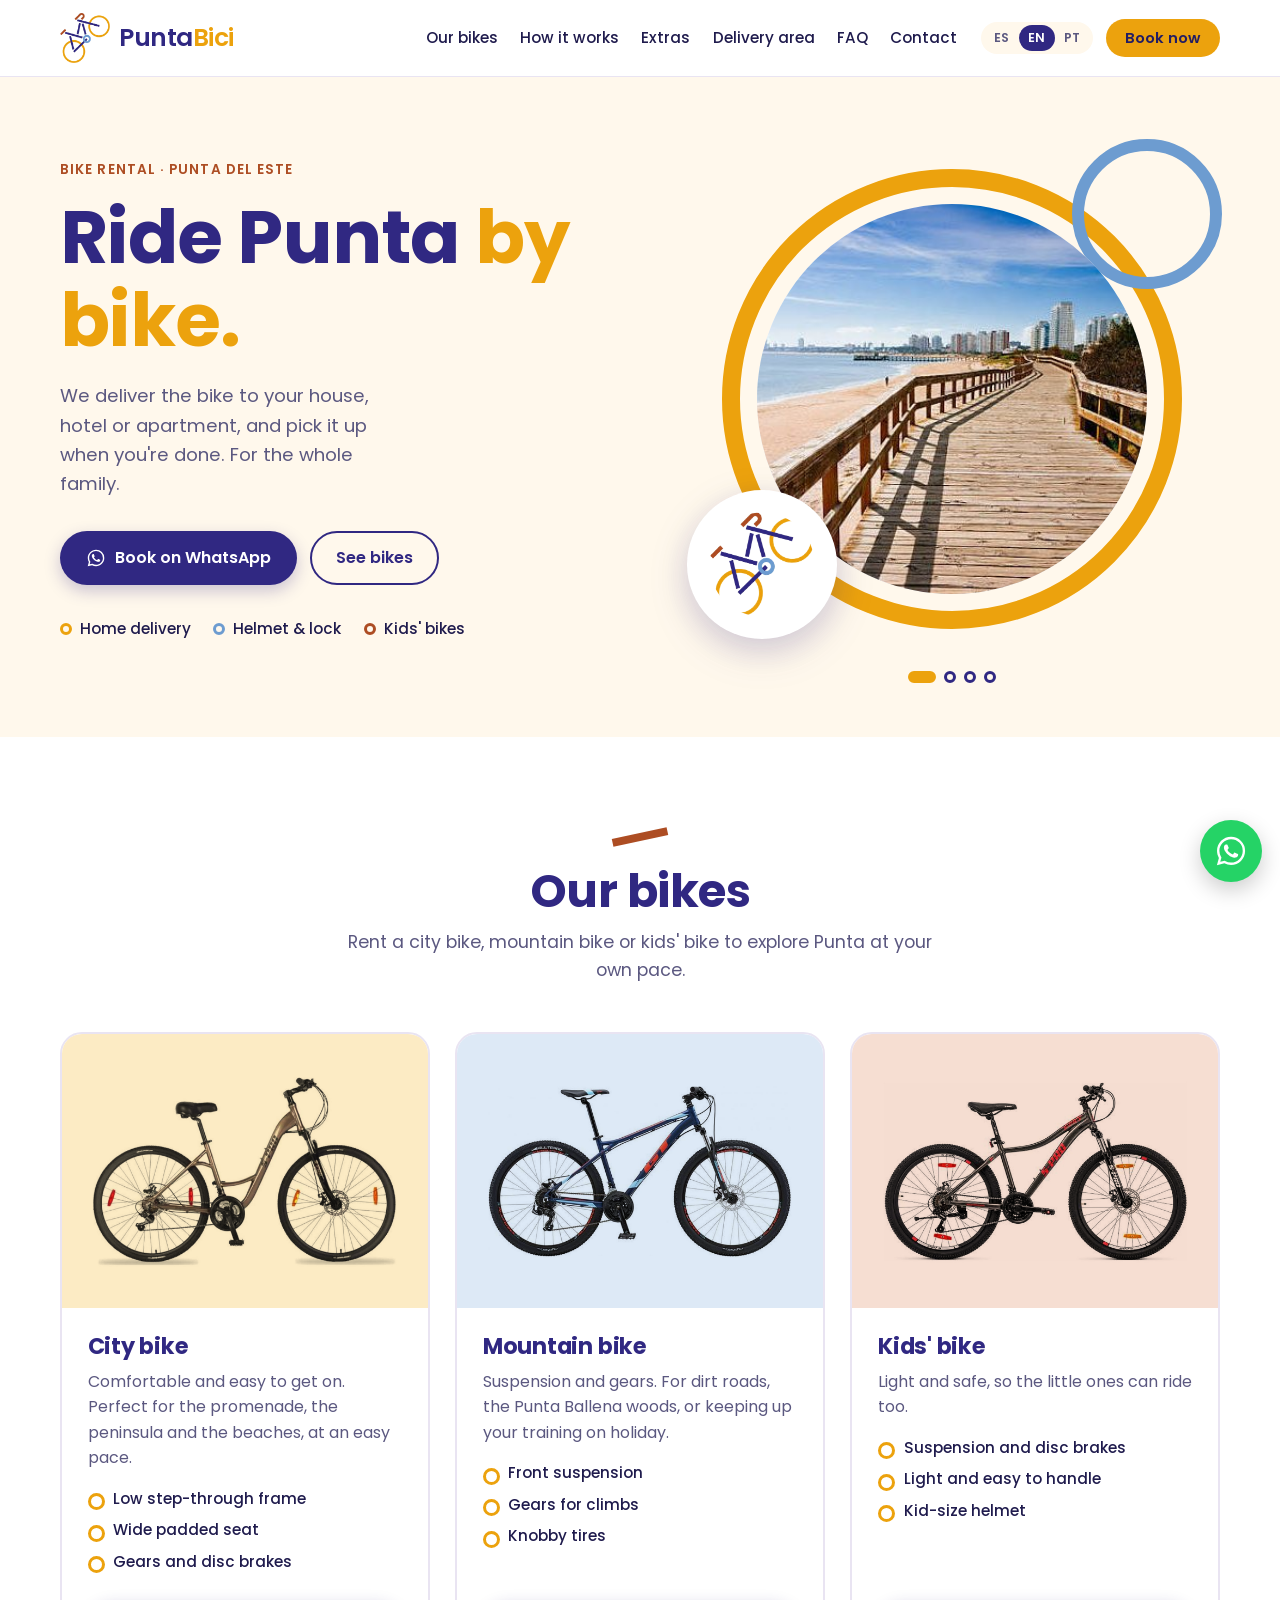
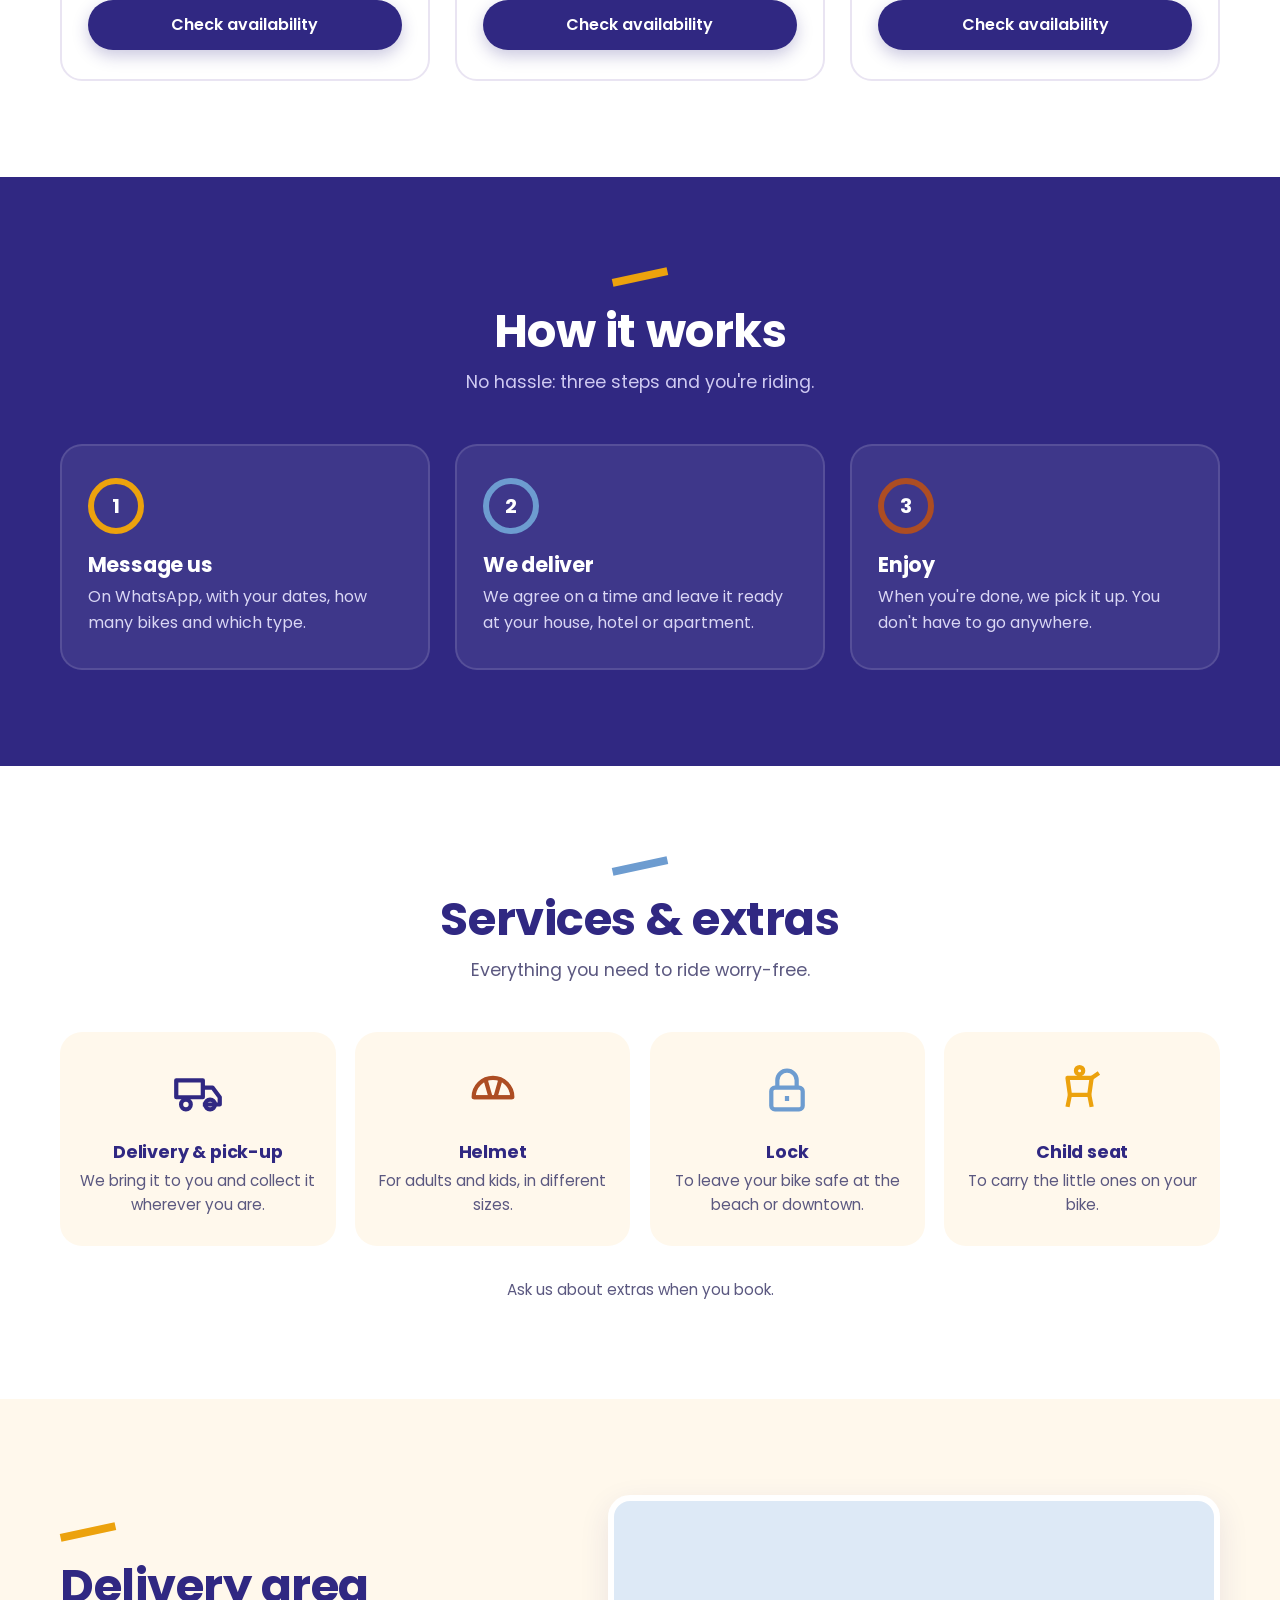
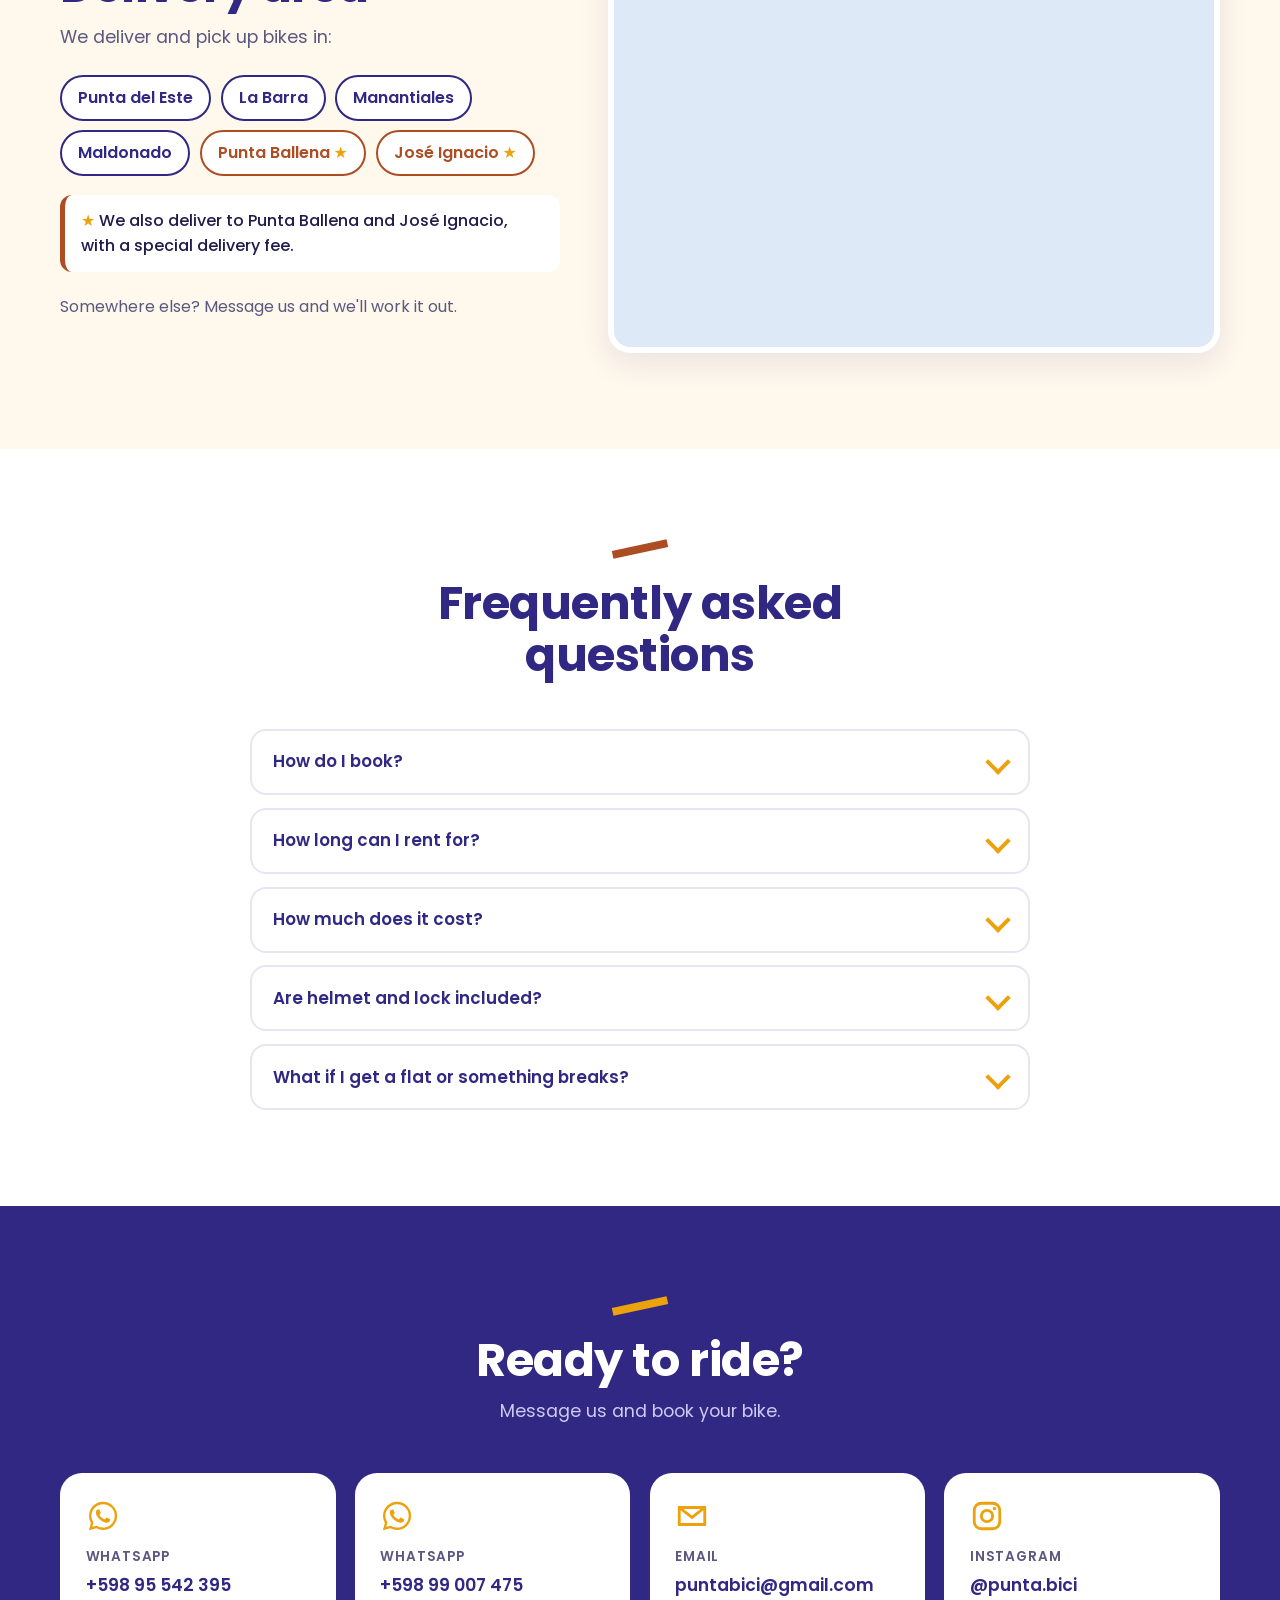
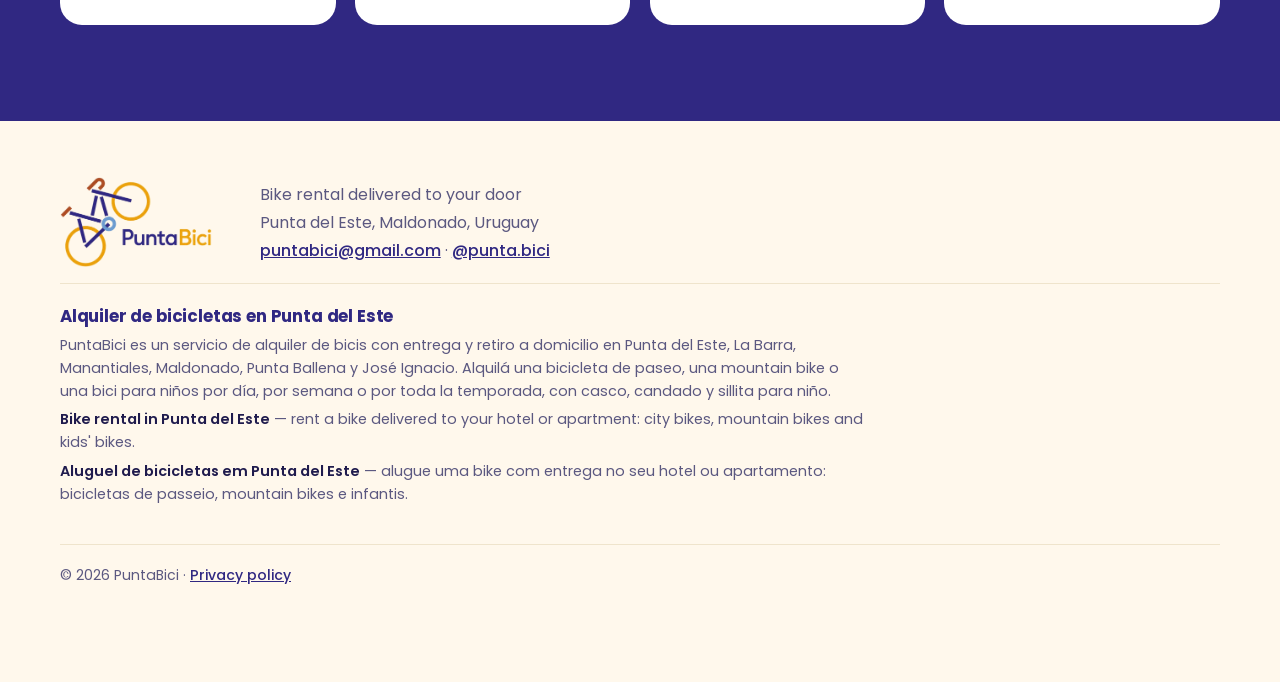
==== index.html @ 51adaaa7 "Add files via upload" ====
<!doctype html>
<html lang="es">
<head>
  <meta charset="utf-8">
  <meta name="viewport" content="width=device-width, initial-scale=1">
  <title>Alquiler de bicicletas en Punta del Este a domicilio | Bike rental | PuntaBici</title>
  <meta name="description" content="Alquiler de bicis en Punta del Este con entrega a domicilio: bicicletas de paseo, de montaña y de niño. Bike rental · aluguel de bicicletas. La Barra, Manantiales, Maldonado, Punta Ballena y José Ignacio.">
  <link rel="canonical" href="https://puntabici.vercel.app/">
  <meta name="robots" content="index, follow">
  <meta name="theme-color" content="#302882">
  <meta property="og:title" content="PuntaBici | Alquiler de bicicletas en Punta del Este">
  <meta property="og:url" content="https://puntabici.vercel.app/">
  <meta property="og:locale" content="es_UY">
  <meta property="og:locale:alternate" content="en_US">
  <meta property="og:locale:alternate" content="pt_BR">
  <meta property="og:description" content="Bicis de paseo, montaña y niño. Te la llevamos a donde estés.">
  <meta property="og:image" content="https://puntabici.vercel.app/og.png">
  <meta name="twitter:card" content="summary_large_image">
  <meta property="og:type" content="website">
  <link rel="icon" type="image/png" href="/favicon.png">
  <link rel="apple-touch-icon" href="/apple-touch-icon.png">
  <link rel="preconnect" href="https://fonts.googleapis.com">
  <link rel="preconnect" href="https://fonts.gstatic.com" crossorigin>
  <link href="https://fonts.googleapis.com/css2?family=Poppins:wght@400;500;600;700&display=swap" rel="stylesheet">
  <link rel="stylesheet" href="/styles.css">
  <script type="application/ld+json">
{
  "@context": "https://schema.org",
  "@type": "LocalBusiness",
  "@id": "https://puntabici.vercel.app/#negocio",
  "name": "PuntaBici",
  "description": "Alquiler de bicicletas con entrega y retiro a domicilio en Punta del Este: bicicletas de paseo, de montaña y de niño. Bike rental in Punta del Este.",
  "url": "https://puntabici.vercel.app/",
  "image": "https://puntabici.vercel.app/og.png",
  "logo": "https://puntabici.vercel.app/icon-512.png",
  "telephone": [
    "+59895542395",
    "+59899007475"
  ],
  "email": "puntabici@gmail.com",
  "address": {
    "@type": "PostalAddress",
    "addressLocality": "Punta del Este",
    "addressRegion": "Maldonado",
    "addressCountry": "UY"
  },
  "areaServed": [
    {
      "@type": "City",
      "name": "Punta del Este"
    },
    {
      "@type": "City",
      "name": "La Barra"
    },
    {
      "@type": "City",
      "name": "Manantiales"
    },
    {
      "@type": "City",
      "name": "Maldonado"
    },
    {
      "@type": "City",
      "name": "Punta Ballena"
    },
    {
      "@type": "City",
      "name": "José Ignacio"
    }
  ],
  "sameAs": [
    "https://instagram.com/punta.bici"
  ],
  "knowsLanguage": [
    "es",
    "en",
    "pt"
  ],
  "makesOffer": [
    {
      "@type": "Offer",
      "itemOffered": {
        "@type": "Service",
        "name": "Alquiler de bicicleta de paseo"
      }
    },
    {
      "@type": "Offer",
      "itemOffered": {
        "@type": "Service",
        "name": "Alquiler de bicicleta de montaña"
      }
    },
    {
      "@type": "Offer",
      "itemOffered": {
        "@type": "Service",
        "name": "Alquiler de bicicleta de niño"
      }
    },
    {
      "@type": "Offer",
      "itemOffered": {
        "@type": "Service",
        "name": "Entrega y retiro de bicicletas a domicilio"
      }
    }
  ]
}
  </script>
  <script type="application/ld+json">
{"@context": "https://schema.org", "@type": "FAQPage", "mainEntity": [{"@type": "Question", "name": "¿Cómo reservo una bici en Punta del Este?", "acceptedAnswer": {"@type": "Answer", "text": "Escribinos por WhatsApp con las fechas, la cantidad y el tipo de bicis y la dirección de entrega. Te confirmamos la disponibilidad por ahí mismo."}}, {"@type": "Question", "name": "¿Por cuánto tiempo puedo alquilar?", "acceptedAnswer": {"@type": "Answer", "text": "Por día, por semana o por toda la temporada."}}, {"@type": "Question", "name": "¿Dónde entregan las bicis?", "acceptedAnswer": {"@type": "Answer", "text": "En Punta del Este, La Barra, Manantiales y Maldonado. También en Punta Ballena y José Ignacio, con un costo de envío especial."}}, {"@type": "Question", "name": "¿Qué pasa si se pincha o se rompe?", "acceptedAnswer": {"@type": "Answer", "text": "Escribinos y lo resolvemos lo antes posible."}}]}
  </script>
</head>
<body>

<!-- ========== HEADER ========== -->
<header class="site-header" id="top">
  <div class="wrap header-inner">
    <a href="#top" class="brand" aria-label="PuntaBici, inicio">
      <img src="/logo-icon.png" alt="" width="360" height="357">
      <span class="wordmark">Punta<span>Bici</span></span>
    </a>

    <nav class="main-nav" id="mainNav" aria-label="Principal">
      <a href="#bicis" data-i18n="nav.bikes">Nuestras bicis</a>
      <a href="#como" data-i18n="nav.how">Cómo funciona</a>
      <a href="#extras" data-i18n="nav.extras">Extras</a>
      <a href="#zona" data-i18n="nav.zone">Zona de entrega</a>
      <a href="#faq" data-i18n="nav.faq">Preguntas</a>
      <a href="#contacto" data-i18n="nav.contact">Contacto</a>
    </nav>

    <div class="header-actions">
      <div class="lang" role="group" aria-label="Idioma">
        <button type="button" data-lang="es" aria-pressed="true">ES</button>
        <button type="button" data-lang="en">EN</button>
        <button type="button" data-lang="pt">PT</button>
      </div>
      <button class="btn btn-yellow btn-sm hide-mobile" type="button" data-wa="general" data-i18n="cta.book">Reservar</button>
      <button class="menu-toggle" type="button" aria-label="Menú" aria-expanded="false" aria-controls="mainNav">
        <span></span><span></span>
      </button>
    </div>
  </div>
</header>

<main>

<!-- ========== HERO ========== -->
<section class="hero">
  <div class="wrap hero-grid">
    <div class="hero-copy">
      <p class="eyebrow" data-i18n="hero.eyebrow">Alquiler de bicicletas · Punta del Este</p>
      <h1 data-i18n-html="hero.title">Viví Punta <span class="u-yellow">en bici.</span></h1>
      <p class="lead" data-i18n="hero.lead">Te llevamos la bici a tu casa, hotel o apartamento, y pasamos a buscarla cuando terminás. Para toda la familia.</p>
      <div class="hero-ctas">
        <button class="btn btn-indigo" type="button" data-wa="general">
          <svg class="ico" viewBox="0 0 24 24" aria-hidden="true"><use href="#i-wa"/></svg>
          <span data-i18n="cta.wa">Reservá por WhatsApp</span>
        </button>
        <a class="btn btn-ghost" href="#bicis" data-i18n="cta.see">Ver bicis</a>
      </div>
      <ul class="hero-badges">
        <li><span class="dot dot-yellow"></span><span data-i18n="hero.b1">Entrega a domicilio</span></li>
        <li><span class="dot dot-sky"></span><span data-i18n="hero.b2">Casco y candado</span></li>
        <li><span class="dot dot-rust"></span><span data-i18n="hero.b3">Bicis para niños</span></li>
      </ul>
    </div>

    <div class="hero-art has-photo">
      <div class="ring ring-big" aria-hidden="true"></div>
      <div class="ring ring-small" aria-hidden="true"></div>
      <!-- Fotos que se deslizan: hero-1.jpg ... hero-4.jpg (cuadradas) -->
      <div class="photo-circle hero-slides">
        <img src="/hero-1.jpg" alt="Rambla de madera frente al mar en Punta del Este" class="active">
        <img src="/hero-2.jpg" alt="Monumento La Mano en Playa Brava" loading="lazy">
        <img src="/hero-3.jpg" alt="Vista aérea de la península de Punta del Este" loading="lazy">
        <img src="/hero-4.jpg" alt="Atardecer frente a Isla Gorriti" loading="lazy">
      </div>
      <div class="slide-dots" role="group" aria-label="Fotos">
        <button type="button" aria-label="Foto 1" aria-current="true"></button>
        <button type="button" aria-label="Foto 2"></button>
        <button type="button" aria-label="Foto 3"></button>
        <button type="button" aria-label="Foto 4"></button>
      </div>
      <img class="hero-icon" src="/logo-icon.png" alt="" aria-hidden="true" width="360" height="357">
    </div>
  </div>
</section>

<!-- ========== BICIS ========== -->
<section class="section" id="bicis">
  <div class="wrap">
    <header class="section-head">
      <span class="bar bar-rust" aria-hidden="true"></span>
      <h2 data-i18n="bikes.title">Nuestras bicis</h2>
      <p data-i18n="bikes.sub">Alquilá bicicletas de paseo, de montaña y de niño para recorrer Punta a tu ritmo.</p>
    </header>

    <div class="cards">
      <article class="bike-card">
        <div class="bike-media tint-yellow">
          <!-- Foto propia: /paseo.jpg -->
          <img src="/paseo.jpg" alt="Alquiler de bicicleta de paseo en Punta del Este" data-optional>
          <svg class="bike-svg" viewBox="0 0 270 180" role="img" aria-hidden="true" stroke-linecap="butt"><circle cx="62" cy="122" r="42" fill="none" stroke="#ECA20D" stroke-width="8"/><circle cx="206" cy="122" r="42" fill="none" stroke="#ECA20D" stroke-width="8"/><line x1="114.0" y1="76.7" x2="126.0" y2="117.3" stroke="#302882" stroke-width="9"/><path d="M178,68 Q150,118 140,121" fill="none" stroke="#302882" stroke-width="9"/><line x1="105.9" y1="61.7" x2="66.1" y2="116.3" stroke="#302882" stroke-width="9"/><line x1="71.0" y1="122.3" x2="119.0" y2="123.7" stroke="#302882" stroke-width="9"/><line x1="185.2" y1="57.8" x2="204.8" y2="118.2" stroke="#302882" stroke-width="9"/><line x1="94.0" y1="48.0" x2="120.0" y2="48.0" stroke="#AD4D23" stroke-width="8"/><path d="M182,52 q2,-16 14,-14 q10,2 6,14" fill="none" stroke="#AD4D23" stroke-width="8"/><rect x="202" y="48" width="34" height="24" rx="3" fill="none" stroke="#AD4D23" stroke-width="6"/><line x1="212.0" y1="48.0" x2="212.0" y2="72.0" stroke="#AD4D23" stroke-width="4"/><line x1="224.0" y1="48.0" x2="224.0" y2="72.0" stroke="#AD4D23" stroke-width="4"/><circle cx="128" cy="124" r="10" fill="none" stroke="#6D9CD0" stroke-width="7"/></svg>
        </div>
        <div class="bike-body">
          <h3 data-i18n="b.paseo.name">Bicicleta de paseo</h3>
          <p data-i18n="b.paseo.desc">Cómoda y fácil de subir. Ideal para la rambla, la península y las playas, a ritmo tranquilo.</p>
          <ul class="feats">
            <li data-i18n="b.paseo.f1">Cuadro bajo, fácil de subir</li>
            <li data-i18n="b.paseo.f2">Asiento ancho y acolchado</li>
            <li data-i18n="b.paseo.f3">Cambios y frenos a disco</li>
          </ul>
          <button class="btn btn-indigo btn-block" type="button" data-wa="paseo" data-i18n="cta.avail">Consultar disponibilidad</button>
        </div>
      </article>

      <article class="bike-card">
        <div class="bike-media tint-sky">
          <!-- Foto propia: /montana.jpg -->
          <img src="/montana.jpg" alt="Alquiler de bicicleta de montaña (mountain bike) en Punta del Este" data-optional>
          <svg class="bike-svg" viewBox="0 0 270 180" role="img" aria-hidden="true" stroke-linecap="butt"><circle cx="62" cy="122" r="42" fill="none" stroke="#ECA20D" stroke-width="8"/><circle cx="206" cy="122" r="42" fill="none" stroke="#ECA20D" stroke-width="8"/><circle cx="62" cy="122" r="33" fill="none" stroke="#ECA20D" stroke-width="3"/><circle cx="206" cy="122" r="33" fill="none" stroke="#ECA20D" stroke-width="3"/><line x1="111.8" y1="62.8" x2="126.2" y2="117.2" stroke="#302882" stroke-width="9"/><line x1="116.0" y1="55.8" x2="178.0" y2="54.2" stroke="#302882" stroke-width="9"/><line x1="177.8" y1="61.8" x2="134.2" y2="116.2" stroke="#302882" stroke-width="9"/><line x1="105.9" y1="61.7" x2="66.1" y2="116.3" stroke="#302882" stroke-width="9"/><line x1="71.0" y1="122.3" x2="119.0" y2="123.7" stroke="#302882" stroke-width="9"/><line x1="184.9" y1="56.9" x2="194.1" y2="85.1" stroke="#302882" stroke-width="12"/><line x1="195.9" y1="90.9" x2="205.1" y2="119.1" stroke="#302882" stroke-width="7"/><line x1="94.0" y1="48.0" x2="120.0" y2="48.0" stroke="#AD4D23" stroke-width="8"/><line x1="170.0" y1="44.0" x2="198.0" y2="40.0" stroke="#AD4D23" stroke-width="8"/><circle cx="128" cy="124" r="10" fill="none" stroke="#6D9CD0" stroke-width="7"/></svg>
        </div>
        <div class="bike-body">
          <h3 data-i18n="b.montana.name">Bicicleta de montaña</h3>
          <p data-i18n="b.montana.desc">Con suspensión y cambios. Para caminos de tierra, los bosques de Punta Ballena o entrenar en vacaciones.</p>
          <ul class="feats">
            <li data-i18n="b.montana.f1">Suspensión delantera</li>
            <li data-i18n="b.montana.f2">Cambios para subidas</li>
            <li data-i18n="b.montana.f3">Cubiertas de tacos</li>
          </ul>
          <button class="btn btn-indigo btn-block" type="button" data-wa="montana" data-i18n="cta.avail">Consultar disponibilidad</button>
        </div>
      </article>

      <article class="bike-card">
        <div class="bike-media tint-rust">
          <!-- Foto propia: /nino.jpg -->
          <img src="/nino.jpg" alt="Alquiler de bicicleta de niño en Punta del Este" data-optional>
          <svg class="bike-svg" viewBox="0 0 270 180" role="img" aria-hidden="true" stroke-linecap="butt"><circle cx="70" cy="130" r="30" fill="none" stroke="#ECA20D" stroke-width="8"/><circle cx="190" cy="130" r="30" fill="none" stroke="#ECA20D" stroke-width="8"/><line x1="114.1" y1="84.7" x2="125.9" y2="121.3" stroke="#302882" stroke-width="9"/><line x1="118.0" y1="77.6" x2="166.0" y2="74.4" stroke="#302882" stroke-width="9"/><line x1="165.7" y1="81.8" x2="134.3" y2="120.2" stroke="#302882" stroke-width="9"/><line x1="107.6" y1="83.4" x2="74.4" y2="124.6" stroke="#302882" stroke-width="9"/><line x1="79.0" y1="129.7" x2="119.0" y2="128.3" stroke="#302882" stroke-width="9"/><line x1="173.2" y1="77.8" x2="188.8" y2="126.2" stroke="#302882" stroke-width="9"/><line x1="96.0" y1="70.0" x2="122.0" y2="70.0" stroke="#AD4D23" stroke-width="8"/><path d="M170,72 q2,-16 14,-14 q10,2 6,14" fill="none" stroke="#AD4D23" stroke-width="8"/><circle cx="128" cy="128" r="10" fill="none" stroke="#6D9CD0" stroke-width="7"/></svg>
        </div>
        <div class="bike-body">
          <h3 data-i18n="b.nino.name">Bicicleta de niño</h3>
          <p data-i18n="b.nino.desc">Livianas y seguras, para que los más chicos también pedaleen.</p>
          <ul class="feats">
            <li data-i18n="b.nino.f1">Suspensión y frenos a disco</li>
            <li data-i18n="b.nino.f2">Livianas y fáciles de manejar</li>
            <li data-i18n="b.nino.f3">Casco a medida</li>
          </ul>
          <button class="btn btn-indigo btn-block" type="button" data-wa="nino" data-i18n="cta.avail">Consultar disponibilidad</button>
        </div>
      </article>
    </div>
  </div>
</section>

<!-- ========== CÓMO FUNCIONA ========== -->
<section class="section section-indigo" id="como">
  <div class="wrap">
    <header class="section-head on-dark">
      <span class="bar bar-yellow" aria-hidden="true"></span>
      <h2 data-i18n="how.title">Cómo funciona</h2>
      <p data-i18n="how.sub">Sin vueltas: en tres pasos estás pedaleando.</p>
    </header>
    <ol class="steps">
      <li>
        <span class="step-num">1</span>
        <h3 data-i18n="how.s1t">Escribinos</h3>
        <p data-i18n="how.s1">Por WhatsApp, con las fechas, cuántas bicis y de qué tipo.</p>
      </li>
      <li>
        <span class="step-num">2</span>
        <h3 data-i18n="how.s2t">Te la llevamos</h3>
        <p data-i18n="how.s2">Coordinamos horario y la dejamos lista en tu casa, hotel o apartamento.</p>
      </li>
      <li>
        <span class="step-num">3</span>
        <h3 data-i18n="how.s3t">Disfrutá y listo</h3>
        <p data-i18n="how.s3">Cuando terminás, pasamos a retirarla. Vos no te movés.</p>
      </li>
    </ol>
  </div>
</section>

<!-- ========== EXTRAS ========== -->
<section class="section" id="extras">
  <div class="wrap">
    <header class="section-head">
      <span class="bar bar-sky" aria-hidden="true"></span>
      <h2 data-i18n="ex.title">Servicios y extras</h2>
      <p data-i18n="ex.sub">Todo lo que necesitás para salir tranquilo.</p>
    </header>
    <ul class="extras">
      <li>
        <svg viewBox="0 0 48 48" aria-hidden="true"><path d="M6 30h22V16H6zM28 22h8l6 8v6H28" /><circle cx="14" cy="36" r="4"/><circle cx="34" cy="36" r="4"/></svg>
        <h3 data-i18n="ex.e1t">Entrega y retiro</h3>
        <p data-i18n="ex.e1">Te la llevamos y la retiramos donde estés.</p>
      </li>
      <li>
        <svg viewBox="0 0 48 48" aria-hidden="true"><path d="M8 30a16 16 0 0 1 32 0z"/><path d="M8 30h32M18 16l4 14M30 16l-4 14"/></svg>
        <h3 data-i18n="ex.e2t">Casco</h3>
        <p data-i18n="ex.e2">Para adultos y niños, en distintos talles.</p>
      </li>
      <li>
        <svg viewBox="0 0 48 48" aria-hidden="true"><rect x="11" y="22" width="26" height="18" rx="3"/><path d="M16 22v-6a8 8 0 0 1 16 0v6M24 29v4"/></svg>
        <h3 data-i18n="ex.e3t">Candado</h3>
        <p data-i18n="ex.e3">Para dejar la bici segura en la playa o el centro.</p>
      </li>
      <li>
        <svg viewBox="0 0 48 48" aria-hidden="true"><path d="M12 14h20l-2 14H14z"/><path d="M14 28l-2 10M30 28l2 10M32 14l6-4"/><circle cx="22" cy="8" r="3"/></svg>
        <h3 data-i18n="ex.e4t">Sillita para niño</h3>
        <p data-i18n="ex.e4">Para llevar a los más chicos en tu bici.</p>
      </li>
    </ul>
    <p class="note" data-i18n="ex.note">Consultanos por los extras al hacer tu reserva.</p>
  </div>
</section>

<!-- ========== ZONA ========== -->
<section class="section section-cream" id="zona">
  <div class="wrap zone-grid">
    <div>
      <header class="section-head left">
        <span class="bar bar-yellow" aria-hidden="true"></span>
        <h2 data-i18n="zone.title">Zona de entrega</h2>
        <p data-i18n="zone.sub">Llevamos y retiramos las bicis en:</p>
      </header>
      <ul class="chips">
        <li>Punta del Este</li>
        <li>La Barra</li>
        <li>Manantiales</li>
        <li>Maldonado</li>
        <li class="chip-special">Punta Ballena <span aria-hidden="true">★</span></li>
        <li class="chip-special">José Ignacio <span aria-hidden="true">★</span></li>
      </ul>
      <p class="zone-special"><span aria-hidden="true">★</span> <span data-i18n="zone.special">También repartimos en Punta Ballena y José Ignacio, con un costo de envío especial.</span></p>
      <p class="zone-note" data-i18n="zone.note">¿Estás en otra zona? Escribinos y lo coordinamos.</p>
    </div>
    <div class="map">
      <iframe title="Mapa de Punta del Este" loading="lazy" referrerpolicy="no-referrer-when-downgrade"
        src="https://www.google.com/maps?ll=-34.87,-54.84&z=10&output=embed"></iframe>
    </div>
  </div>
</section>

<!-- ========== FAQ ========== -->
<section class="section" id="faq">
  <div class="wrap narrow">
    <header class="section-head">
      <span class="bar bar-rust" aria-hidden="true"></span>
      <h2 data-i18n="faq.title">Preguntas frecuentes</h2>
    </header>
    <div class="faq">
      <details>
        <summary data-i18n="faq.q1">¿Cómo reservo?</summary>
        <p data-i18n="faq.a1">Escribinos por WhatsApp con las fechas, la cantidad y el tipo de bicis y la dirección de entrega. Te confirmamos la disponibilidad por ahí mismo.</p>
      </details>
      <details>
        <summary data-i18n="faq.q2">¿Por cuánto tiempo puedo alquilar?</summary>
        <p data-i18n="faq.a2">Por día, por semana o por toda la temporada. Vos elegís.</p>
      </details>
      <details>
        <summary data-i18n="faq.q3">¿Cuánto cuesta?</summary>
        <p data-i18n="faq.a3">Depende de la bici y de los días. Escribinos y te pasamos las tarifas vigentes.</p>
      </details>
      <details>
        <summary data-i18n="faq.q4">¿El casco y el candado están incluidos?</summary>
        <p data-i18n="faq.a4">Consultanos al reservar y te los llevamos junto con la bici.</p>
      </details>
      <details>
        <summary data-i18n="faq.q5">¿Qué pasa si se pincha o se rompe?</summary>
        <p data-i18n="faq.a5">Escribinos y lo resolvemos lo antes posible.</p>
      </details>
    </div>
  </div>
</section>

<!-- ========== CONTACTO ========== -->
<section class="section section-indigo contact" id="contacto">
  <div class="wrap">
    <header class="section-head on-dark">
      <span class="bar bar-yellow" aria-hidden="true"></span>
      <h2 data-i18n="ct.title">¿Listo para pedalear?</h2>
      <p data-i18n="ct.sub">Escribinos y reservá tu bici.</p>
    </header>
    <div class="contact-grid">
      <a class="contact-card" href="https://wa.me/59895542395" data-wa-link="59895542395" target="_blank" rel="noopener">
        <svg class="ico" viewBox="0 0 24 24" aria-hidden="true"><use href="#i-wa"/></svg>
        <span class="c-label">WhatsApp</span>
        <span class="c-value">+598 95 542 395</span>
      </a>
      <a class="contact-card" href="https://wa.me/59899007475" data-wa-link="59899007475" target="_blank" rel="noopener">
        <svg class="ico" viewBox="0 0 24 24" aria-hidden="true"><use href="#i-wa"/></svg>
        <span class="c-label">WhatsApp</span>
        <span class="c-value">+598 99 007 475</span>
      </a>
      <a class="contact-card" href="mailto:puntabici@gmail.com">
        <svg class="ico" viewBox="0 0 24 24" aria-hidden="true"><use href="#i-mail"/></svg>
        <span class="c-label">Email</span>
        <span class="c-value">puntabici@gmail.com</span>
      </a>
      <a class="contact-card" href="https://instagram.com/punta.bici" target="_blank" rel="noopener">
        <svg class="ico" viewBox="0 0 24 24" aria-hidden="true"><use href="#i-ig"/></svg>
        <span class="c-label">Instagram</span>
        <span class="c-value">@punta.bici</span>
      </a>
    </div>
  </div>
</section>

</main>

<!-- ========== FOOTER ========== -->
<footer class="site-footer">
  <div class="wrap footer-inner">
    <img src="/logo.png" alt="PuntaBici" class="footer-logo" width="720" height="424">
    <div class="footer-info">
      <p data-i18n="ft.tag">Alquiler de bicicletas a domicilio</p>
      <p>Punta del Este, Maldonado, Uruguay</p>
      <p>
        <a href="mailto:puntabici@gmail.com">puntabici@gmail.com</a> ·
        <a href="https://instagram.com/punta.bici" target="_blank" rel="noopener">@punta.bici</a>
      </p>
    </div>
    <div class="seo-block">
      <h2>Alquiler de bicicletas en Punta del Este</h2>
      <p>PuntaBici es un servicio de alquiler de bicis con entrega y retiro a domicilio en Punta del Este, La Barra, Manantiales, Maldonado, Punta Ballena y José Ignacio. Alquilá una bicicleta de paseo, una mountain bike o una bici para niños por día, por semana o por toda la temporada, con casco, candado y sillita para niño.</p>
      <p lang="en"><strong>Bike rental in Punta del Este</strong> — rent a bike delivered to your hotel or apartment: city bikes, mountain bikes and kids' bikes.</p>
      <p lang="pt"><strong>Aluguel de bicicletas em Punta del Este</strong> — alugue uma bike com entrega no seu hotel ou apartamento: bicicletas de passeio, mountain bikes e infantis.</p>
    </div>
    <p class="legal">© <span id="year">2026</span> PuntaBici · <a href="/privacidad" data-i18n="ft.privacy">Política de privacidad</a></p>
  </div>
</footer>

<!-- ========== WHATSAPP FLOTANTE ========== -->
<div class="wa-float">
  <div class="wa-panel" id="waPanel" hidden>
    <p data-i18n="wa.pick">¿Con quién querés hablar?</p>
    <a href="https://wa.me/59895542395" data-wa-link="59895542395" target="_blank" rel="noopener">+598 95 542 395</a>
    <a href="https://wa.me/59899007475" data-wa-link="59899007475" target="_blank" rel="noopener">+598 99 007 475</a>
  </div>
  <button class="wa-btn" type="button" aria-label="WhatsApp" aria-expanded="false" aria-controls="waPanel">
    <svg viewBox="0 0 24 24" aria-hidden="true"><use href="#i-wa"/></svg>
  </button>
</div>

<!-- Íconos -->
<svg width="0" height="0" style="position:absolute" aria-hidden="true">
  <symbol id="i-wa" viewBox="0 0 24 24"><path fill="currentColor" d="M12.04 2C6.58 2 2.13 6.45 2.13 11.91c0 1.75.46 3.45 1.32 4.95L2.05 22l5.25-1.38a9.9 9.9 0 0 0 4.74 1.21h.01c5.46 0 9.9-4.45 9.9-9.91A9.9 9.9 0 0 0 12.04 2Zm0 18.15h-.01a8.2 8.2 0 0 1-4.19-1.15l-.3-.18-3.12.82.83-3.04-.2-.31a8.23 8.23 0 0 1-1.26-4.38c0-4.54 3.7-8.24 8.25-8.24a8.24 8.24 0 0 1 8.24 8.25c0 4.54-3.7 8.23-8.24 8.23Zm4.52-6.16c-.25-.12-1.47-.72-1.69-.81-.23-.08-.39-.12-.56.13-.17.25-.64.81-.78.97-.14.17-.29.19-.54.06-.25-.12-1.05-.39-1.99-1.23-.74-.66-1.23-1.47-1.38-1.72-.14-.25-.02-.38.11-.51.11-.11.25-.29.37-.43.13-.15.17-.25.25-.42.08-.17.04-.31-.02-.43-.06-.12-.56-1.34-.76-1.84-.2-.48-.41-.42-.56-.43h-.48a.92.92 0 0 0-.67.31c-.23.25-.87.85-.87 2.07 0 1.22.89 2.4 1.02 2.57.12.17 1.75 2.67 4.23 3.74.59.26 1.05.41 1.41.52.59.19 1.13.16 1.56.1.48-.07 1.47-.6 1.67-1.18.21-.58.21-1.07.14-1.18-.06-.1-.22-.16-.47-.28Z"/></symbol>
  <symbol id="i-mail" viewBox="0 0 24 24"><path fill="none" stroke="currentColor" stroke-width="2" d="M3 6h18v12H3z M3 6l9 7 9-7"/></symbol>
  <symbol id="i-ig" viewBox="0 0 24 24"><rect x="3" y="3" width="18" height="18" rx="5" fill="none" stroke="currentColor" stroke-width="2"/><circle cx="12" cy="12" r="4" fill="none" stroke="currentColor" stroke-width="2"/><circle cx="17.3" cy="6.7" r="1.2" fill="currentColor"/></symbol>
</svg>

<script src="/script.js"></script>
</body>
</html>
---- styles.css ----
/* PuntaBici — colores tomados del logo */
:root {
  --indigo: #302882;
  --indigo-deep: #231d63;
  --yellow: #ECA20D;
  --yellow-soft: #FCEBC4;
  --rust: #AD4D23;
  --rust-soft: #F6DED2;
  --sky: #6D9CD0;
  --sky-soft: #DDE9F6;
  --cream: #FFF8EC;
  --paper: #FFFFFF;
  --ink: #1f1b4d;
  --muted: #5b5880;
  --line: #E9E4F2;
  --radius: 22px;
  --shadow: 0 10px 30px rgba(48, 40, 130, .10);
  --font: "Poppins", system-ui, -apple-system, "Segoe UI", sans-serif;
}

* { box-sizing: border-box; }
html { scroll-behavior: smooth; scroll-padding-top: 84px; -webkit-text-size-adjust: 100%; }
body {
  margin: 0; font-family: var(--font); color: var(--ink); background: var(--paper);
  line-height: 1.6; font-size: 16px; overflow-x: hidden;
}
img { max-width: 100%; display: block; }
a { color: inherit; }
h1, h2, h3 { line-height: 1.12; margin: 0; letter-spacing: -.01em; }
.wrap { width: min(1160px, 100% - 32px); margin-inline: auto; }
.narrow { width: min(780px, 100% - 32px); }
.u-yellow { color: var(--yellow); }

/* ---------- Botones ---------- */
.btn {
  display: inline-flex; align-items: center; justify-content: center; gap: .55rem;
  font: 600 1rem/1 var(--font); padding: .95rem 1.5rem; border-radius: 999px;
  border: 2px solid transparent; cursor: pointer; text-decoration: none;
  transition: transform .15s ease, background .15s ease, box-shadow .15s ease;
}
.btn:hover { transform: translateY(-2px); }
.btn:focus-visible, .lang button:focus-visible, .wa-btn:focus-visible, summary:focus-visible { outline: 3px solid var(--sky); outline-offset: 3px; }
.btn-indigo { background: var(--indigo); color: #fff; box-shadow: 0 6px 16px rgba(48,40,130,.25); }
.btn-indigo:hover { background: var(--indigo-deep); }
.btn-yellow { background: var(--yellow); color: var(--indigo-deep); }
.btn-ghost { border-color: var(--indigo); color: var(--indigo); background: transparent; }
.btn-ghost:hover { background: var(--indigo); color: #fff; }
.btn-sm { padding: .6rem 1.1rem; font-size: .92rem; }
.btn-block { width: 100%; }
.ico { width: 1.25em; height: 1.25em; flex: none; }

/* ---------- Header ---------- */
.site-header {
  position: sticky; top: 0; z-index: 50; background: rgba(255,255,255,.92);
  backdrop-filter: blur(10px); -webkit-backdrop-filter: blur(10px);
  border-bottom: 1px solid var(--line);
}
.header-inner { display: flex; align-items: center; gap: 1.5rem; height: 76px; }
.brand { display: flex; align-items: center; gap: .55rem; text-decoration: none; }
.brand img { height: 50px; width: auto; }
.wordmark { font-weight: 600; font-size: 1.55rem; letter-spacing: -.02em; color: var(--indigo); line-height: 1; }
.wordmark span { color: var(--yellow); }
.main-nav { display: flex; gap: 1.4rem; margin-left: auto; }
.main-nav a { text-decoration: none; font-weight: 500; font-size: .95rem; color: var(--ink); position: relative; padding: .3rem 0; }
.main-nav a::after {
  content: ""; position: absolute; left: 0; right: 100%; bottom: -2px; height: 4px;
  background: var(--yellow); transition: right .2s ease;
}
.main-nav a:hover::after { right: 0; }
.header-actions { display: flex; align-items: center; gap: .8rem; }
.lang { display: flex; background: var(--cream); border-radius: 999px; padding: 3px; }
.lang button {
  font: 600 .78rem/1 var(--font); border: 0; background: transparent; color: var(--muted);
  padding: .45rem .6rem; border-radius: 999px; cursor: pointer;
}
.lang button[aria-pressed="true"] { background: var(--indigo); color: #fff; }
.menu-toggle { display: none; width: 44px; height: 44px; border: 0; background: transparent; cursor: pointer; position: relative; }
.menu-toggle span { position: absolute; left: 10px; right: 10px; height: 4px; background: var(--indigo); transition: transform .2s ease, top .2s ease; }
.menu-toggle span:first-child { top: 15px; }
.menu-toggle span:last-child { top: 25px; right: 16px; background: var(--yellow); }
.menu-toggle[aria-expanded="true"] span:first-child { top: 20px; transform: rotate(45deg); }
.menu-toggle[aria-expanded="true"] span:last-child { top: 20px; right: 10px; transform: rotate(-45deg); }

/* ---------- Hero ---------- */
.hero { background: var(--cream); position: relative; overflow: hidden; }
.hero-grid { display: grid; grid-template-columns: 1.05fr .95fr; gap: 2rem; align-items: center; padding: 72px 0 88px; }
.eyebrow {
  display: inline-block; font-weight: 600; font-size: .85rem; letter-spacing: .08em; text-transform: uppercase;
  color: var(--rust); margin: 0 0 1rem;
}
.hero h1 { font-size: clamp(2.6rem, 6.4vw, 4.6rem); font-weight: 700; color: var(--indigo); }
.lead { font-size: 1.15rem; color: var(--muted); max-width: 32ch; margin: 1.2rem 0 2rem; }
.hero-ctas { display: flex; flex-wrap: wrap; gap: .8rem; }
.hero-badges { list-style: none; padding: 0; margin: 2rem 0 0; display: flex; flex-wrap: wrap; gap: .6rem 1.4rem; font-weight: 500; font-size: .95rem; }
.hero-badges li { display: flex; align-items: center; gap: .5rem; }
.dot { width: 12px; height: 12px; border-radius: 50%; border: 3px solid; }
.dot-yellow { border-color: var(--yellow); } .dot-sky { border-color: var(--sky); } .dot-rust { border-color: var(--rust); }

.hero-art { position: relative; aspect-ratio: 1; max-width: 500px; width: 100%; justify-self: center; }
.ring { position: absolute; border-radius: 50%; border: 18px solid var(--yellow); }
.ring-big { inset: 4% 4% 4% 4%; }
.ring-small { width: 30%; aspect-ratio: 1; right: -4%; top: -2%; border-width: 12px; border-color: var(--sky); }
.photo-circle {
  position: absolute; inset: 11%; border-radius: 50%; overflow: hidden;
  background: radial-gradient(circle at 30% 30%, #fff 0, var(--sky-soft) 70%);
}
.photo-circle img { width: 100%; height: 100%; object-fit: cover; }
.hero-icon { position: absolute; width: 62%; height: auto; left: 19%; top: 19%; animation: ride 5s ease-in-out infinite; filter: drop-shadow(0 12px 18px rgba(48,40,130,.15)); }
.hero-art.has-photo .hero-icon { width: 34%; left: -4%; top: auto; bottom: -2%; background: #fff; border-radius: 50%; padding: 5%; box-shadow: var(--shadow); }
@keyframes ride { 0%, 100% { transform: translateY(0) rotate(0); } 50% { transform: translateY(-10px) rotate(-2deg); } }

/* ---------- Secciones ---------- */
.section { padding: 96px 0; }
.section-cream { background: var(--cream); }
.section-indigo { background: var(--indigo); color: #fff; }
.section-head { text-align: center; max-width: 620px; margin: 0 auto 3rem; }
.section-head.left { text-align: left; margin: 0 0 1.5rem; }
.section-head h2 { font-size: clamp(2rem, 4.2vw, 2.9rem); color: var(--indigo); font-weight: 700; }
.section-head p { color: var(--muted); font-size: 1.1rem; margin: .7rem 0 0; }
.section-head.on-dark h2 { color: #fff; }
.section-head.on-dark p { color: #cfcaf2; }
.bar { display: inline-block; width: 56px; height: 8px; margin-bottom: 1rem; transform: rotate(-12deg); }
.bar-yellow { background: var(--yellow); } .bar-rust { background: var(--rust); } .bar-sky { background: var(--sky); }

/* ---------- Bicis ---------- */
.cards { display: grid; grid-template-columns: repeat(3, 1fr); gap: 1.6rem; }
.bike-card {
  background: var(--paper); border: 2px solid var(--line); border-radius: var(--radius);
  overflow: hidden; display: flex; flex-direction: column;
  transition: transform .2s ease, box-shadow .2s ease, border-color .2s ease;
}
.bike-card:hover { transform: translateY(-4px); box-shadow: var(--shadow); border-color: transparent; }
.bike-media { aspect-ratio: 4 / 3; display: grid; place-items: center; position: relative; overflow: hidden; }
.bike-media img { position: absolute; inset: 0; width: 100%; height: 100%; object-fit: cover; }
.bike-media .bike-svg { width: 82%; height: auto; }
.bike-media.has-photo .bike-svg { display: none; }
.bike-media.has-photo img { object-fit: contain; padding: 4% 5%; mix-blend-mode: multiply; transition: transform .3s ease; }
.bike-card:hover .bike-media.has-photo img { transform: scale(1.04); }
.tint-yellow { background: var(--yellow-soft); } .tint-sky { background: var(--sky-soft); } .tint-rust { background: var(--rust-soft); }
.bike-body { padding: 1.6rem 1.6rem 1.8rem; display: flex; flex-direction: column; flex: 1; }
.bike-body h3 { font-size: 1.4rem; color: var(--indigo); }
.bike-body > p { color: var(--muted); margin: .6rem 0 1rem; }
.feats { list-style: none; padding: 0; margin: 0 0 1.6rem; display: grid; gap: .45rem; flex: 1; align-content: start; }
.feats li { position: relative; padding-left: 1.6rem; font-weight: 500; font-size: .95rem; }
.feats li::before { content: ""; position: absolute; left: 0; top: .42em; width: 11px; height: 11px; border: 3px solid var(--yellow); border-radius: 50%; }

/* ---------- Cómo funciona ---------- */
.steps { list-style: none; padding: 0; margin: 0; display: grid; grid-template-columns: repeat(3, 1fr); gap: 1.6rem; counter-reset: s; }
.steps li { background: rgba(255,255,255,.07); border: 2px solid rgba(255,255,255,.12); border-radius: var(--radius); padding: 2rem 1.6rem; position: relative; }
.step-num {
  display: grid; place-items: center; width: 56px; height: 56px; border-radius: 50%;
  border: 6px solid var(--yellow); font-weight: 700; font-size: 1.25rem; margin-bottom: 1.2rem;
}
.steps li:nth-child(2) .step-num { border-color: var(--sky); }
.steps li:nth-child(3) .step-num { border-color: var(--rust); }
.steps h3 { font-size: 1.3rem; }
.steps p { color: #d9d6f4; margin: .5rem 0 0; }

/* ---------- Extras ---------- */
.extras { list-style: none; padding: 0; margin: 0; display: grid; grid-template-columns: repeat(4, 1fr); gap: 1.2rem; }
.extras li { text-align: center; padding: 1.8rem 1.2rem; border-radius: var(--radius); background: var(--cream); }
.extras svg { width: 58px; height: 58px; fill: none; stroke: var(--indigo); stroke-width: 3.5; stroke-linejoin: round; margin: 0 auto 1rem; }
.extras li:nth-child(2) svg { stroke: var(--rust); }
.extras li:nth-child(3) svg { stroke: var(--sky); }
.extras li:nth-child(4) svg { stroke: var(--yellow); }
.extras h3 { font-size: 1.1rem; color: var(--indigo); }
.extras p { color: var(--muted); font-size: .95rem; margin: .4rem 0 0; }
.note { text-align: center; color: var(--muted); margin: 2rem 0 0; font-size: .95rem; }

/* ---------- Zona ---------- */
.zone-grid { display: grid; grid-template-columns: .9fr 1.1fr; gap: 3rem; align-items: center; }
.chips { list-style: none; padding: 0; margin: 0; display: flex; flex-wrap: wrap; gap: .6rem; }
.chips li { background: #fff; border: 2px solid var(--indigo); color: var(--indigo); font-weight: 600; padding: .5rem 1rem; border-radius: 999px; }
.chips li.chip-special { border-color: var(--rust); color: var(--rust); }
.chips li.chip-special span { color: var(--yellow); }
.zone-special { margin: 1.2rem 0 0; background: #fff; border-left: 5px solid var(--rust); border-radius: 12px; padding: .8rem 1rem; color: var(--ink); font-weight: 500; }
.zone-special > span:first-child { color: var(--yellow); }
.zone-note { color: var(--muted); margin: 1.4rem 0 0; }
.map { border-radius: var(--radius); overflow: hidden; border: 6px solid #fff; box-shadow: var(--shadow); aspect-ratio: 4 / 3; background: var(--sky-soft); }
.map iframe { width: 100%; height: 100%; border: 0; display: block; }

/* ---------- FAQ ---------- */
.faq { display: grid; gap: .8rem; }
.faq details { border: 2px solid var(--line); border-radius: 16px; background: #fff; transition: border-color .2s ease; }
.faq details[open] { border-color: var(--indigo); }
.faq summary {
  list-style: none; cursor: pointer; font-weight: 600; font-size: 1.05rem; color: var(--indigo);
  padding: 1.1rem 3.2rem 1.1rem 1.3rem; position: relative;
}
.faq summary::-webkit-details-marker { display: none; }
.faq summary::after {
  content: ""; position: absolute; right: 1.3rem; top: 50%; width: 14px; height: 14px; margin-top: -9px;
  border-right: 4px solid var(--yellow); border-bottom: 4px solid var(--yellow); transform: rotate(45deg); transition: transform .2s ease;
}
.faq details[open] summary::after { transform: rotate(-135deg); margin-top: -2px; }
.faq details p { margin: 0; padding: 0 1.3rem 1.2rem; color: var(--muted); }

/* ---------- Contacto ---------- */
.contact-grid { display: grid; grid-template-columns: repeat(4, 1fr); gap: 1.2rem; }
.contact-card {
  display: flex; flex-direction: column; align-items: flex-start; gap: .3rem; text-decoration: none;
  background: #fff; color: var(--indigo); border-radius: var(--radius); padding: 1.6rem;
  transition: transform .15s ease, background .15s ease;
}
.contact-card:hover { transform: translateY(-3px); background: var(--yellow-soft); }
.contact-card .ico { width: 34px; height: 34px; color: var(--yellow); margin-bottom: .5rem; }
.c-label { font-size: .85rem; font-weight: 600; text-transform: uppercase; letter-spacing: .06em; color: var(--muted); }
.c-value { font-weight: 600; font-size: 1.08rem; word-break: break-word; }

/* ---------- Footer ---------- */
.site-footer { background: var(--cream); padding: 56px 0 96px; }
.footer-inner { display: grid; grid-template-columns: auto 1fr; gap: 1rem 3rem; align-items: center; }
.footer-logo { height: 90px; width: auto; }
.footer-info p { margin: .15rem 0; color: var(--muted); }
.footer-info a, .legal a { color: var(--indigo); font-weight: 500; }
.legal { grid-column: 1 / -1; font-size: .88rem; color: var(--muted); border-top: 1px solid #efe4cc; padding-top: 1.2rem; margin: 1rem 0 0; }


.seo-block { grid-column: 1 / -1; border-top: 1px solid #efe4cc; padding-top: 1.4rem; }
.seo-block h2 { font-size: 1.05rem; color: var(--indigo); margin: 0 0 .5rem; }
.seo-block p { font-size: .9rem; color: var(--muted); margin: .35rem 0; max-width: 90ch; }
.seo-block strong { color: var(--ink); font-weight: 600; }

/* ---------- WhatsApp flotante ---------- */
.wa-float { position: fixed; right: 18px; bottom: 18px; z-index: 60; display: flex; flex-direction: column; align-items: flex-end; gap: .7rem; }
.wa-btn {
  width: 62px; height: 62px; border-radius: 50%; border: 0; background: #25D366; color: #fff; cursor: pointer;
  display: grid; place-items: center; box-shadow: 0 8px 22px rgba(0,0,0,.2); transition: transform .15s ease;
}
.wa-btn:hover { transform: scale(1.06); }
.wa-btn svg { width: 34px; height: 34px; }
.wa-panel { background: #fff; border-radius: 18px; padding: 1rem; box-shadow: 0 12px 34px rgba(31,27,77,.22); min-width: 230px; display: grid; gap: .5rem; }
.wa-panel[hidden] { display: none; }
.wa-panel p { margin: 0 0 .2rem; font-weight: 600; color: var(--indigo); font-size: .95rem; }
.wa-panel a { text-decoration: none; font-weight: 600; background: var(--cream); color: var(--ink); padding: .7rem 1rem; border-radius: 12px; }
.wa-panel a:hover { background: var(--yellow-soft); }

/* ---------- Responsive ---------- */

/* ---------- Slider de fotos (portada) ---------- */
.hero-slides img {
  position: absolute; inset: 0; width: 100%; height: 100%; object-fit: cover;
  opacity: 0; transform: scale(1.08) translateX(3%);
  transition: opacity 1.2s ease, transform 6s ease-out;
}
.hero-slides img.active { opacity: 1; transform: scale(1) translateX(0); }
.slide-dots { position: absolute; left: 50%; bottom: -34px; transform: translateX(-50%); display: flex; gap: 8px; }
.slide-dots button { width: 12px; height: 12px; border-radius: 50%; border: 3px solid var(--indigo); background: transparent; padding: 0; cursor: pointer; transition: background .2s ease, width .2s ease; }
.slide-dots button[aria-current="true"] { background: var(--yellow); border-color: var(--yellow); width: 28px; border-radius: 999px; }
.hero-art.has-photo .hero-icon { width: 30%; left: -3%; bottom: 2%; padding: 4.5%; animation: none; }

@media (max-width: 1020px) {
  .main-nav { gap: 1rem; }
  .main-nav a { font-size: .88rem; }
  .hide-mobile { display: none; }
  .extras, .contact-grid { grid-template-columns: repeat(2, 1fr); }
}
@media (max-width: 860px) {
  .menu-toggle { display: block; }
  .main-nav {
    position: absolute; left: 0; right: 0; top: 76px; flex-direction: column; gap: 0;
    background: #fff; border-bottom: 1px solid var(--line); padding: .5rem 16px 1rem;
    display: none; box-shadow: 0 16px 30px rgba(31,27,77,.1);
  }
  .main-nav.open { display: flex; }
  .main-nav a { font-size: 1.05rem; padding: .85rem 0; border-bottom: 1px solid var(--line); }
  .main-nav a::after { display: none; }
  .header-actions { margin-left: auto; }
  .hero-grid { grid-template-columns: 1fr; padding: 40px 0 64px; gap: 3.5rem; }
  .hero-art { max-width: 340px; order: -1; }
  .lead { max-width: none; }
  .cards, .steps { grid-template-columns: 1fr; }
  .cards { max-width: 480px; margin-inline: auto; }
  .zone-grid { grid-template-columns: 1fr; gap: 2rem; }
  .section { padding: 72px 0; }
}
@media (max-width: 520px) {
  .header-inner { height: 68px; gap: .5rem; }
  .main-nav { top: 68px; }
  .brand img { height: 40px; }
  .wordmark { font-size: 1.3rem; }
  .lang button { padding: .4rem .45rem; }
  .hero-art { max-width: 260px; }
  .hero-ctas .btn { width: 100%; }
  .extras, .contact-grid { grid-template-columns: 1fr; }
  .extras li { display: grid; grid-template-columns: 52px 1fr; text-align: left; gap: 0 1rem; padding: 1.2rem; align-items: center; }
  .extras svg { width: 46px; height: 46px; margin: 0; grid-row: span 2; }
  .footer-inner { grid-template-columns: 1fr; }
}
@media (prefers-reduced-motion: reduce) {
  * { animation: none !important; transition: none !important; scroll-behavior: auto !important; }
}
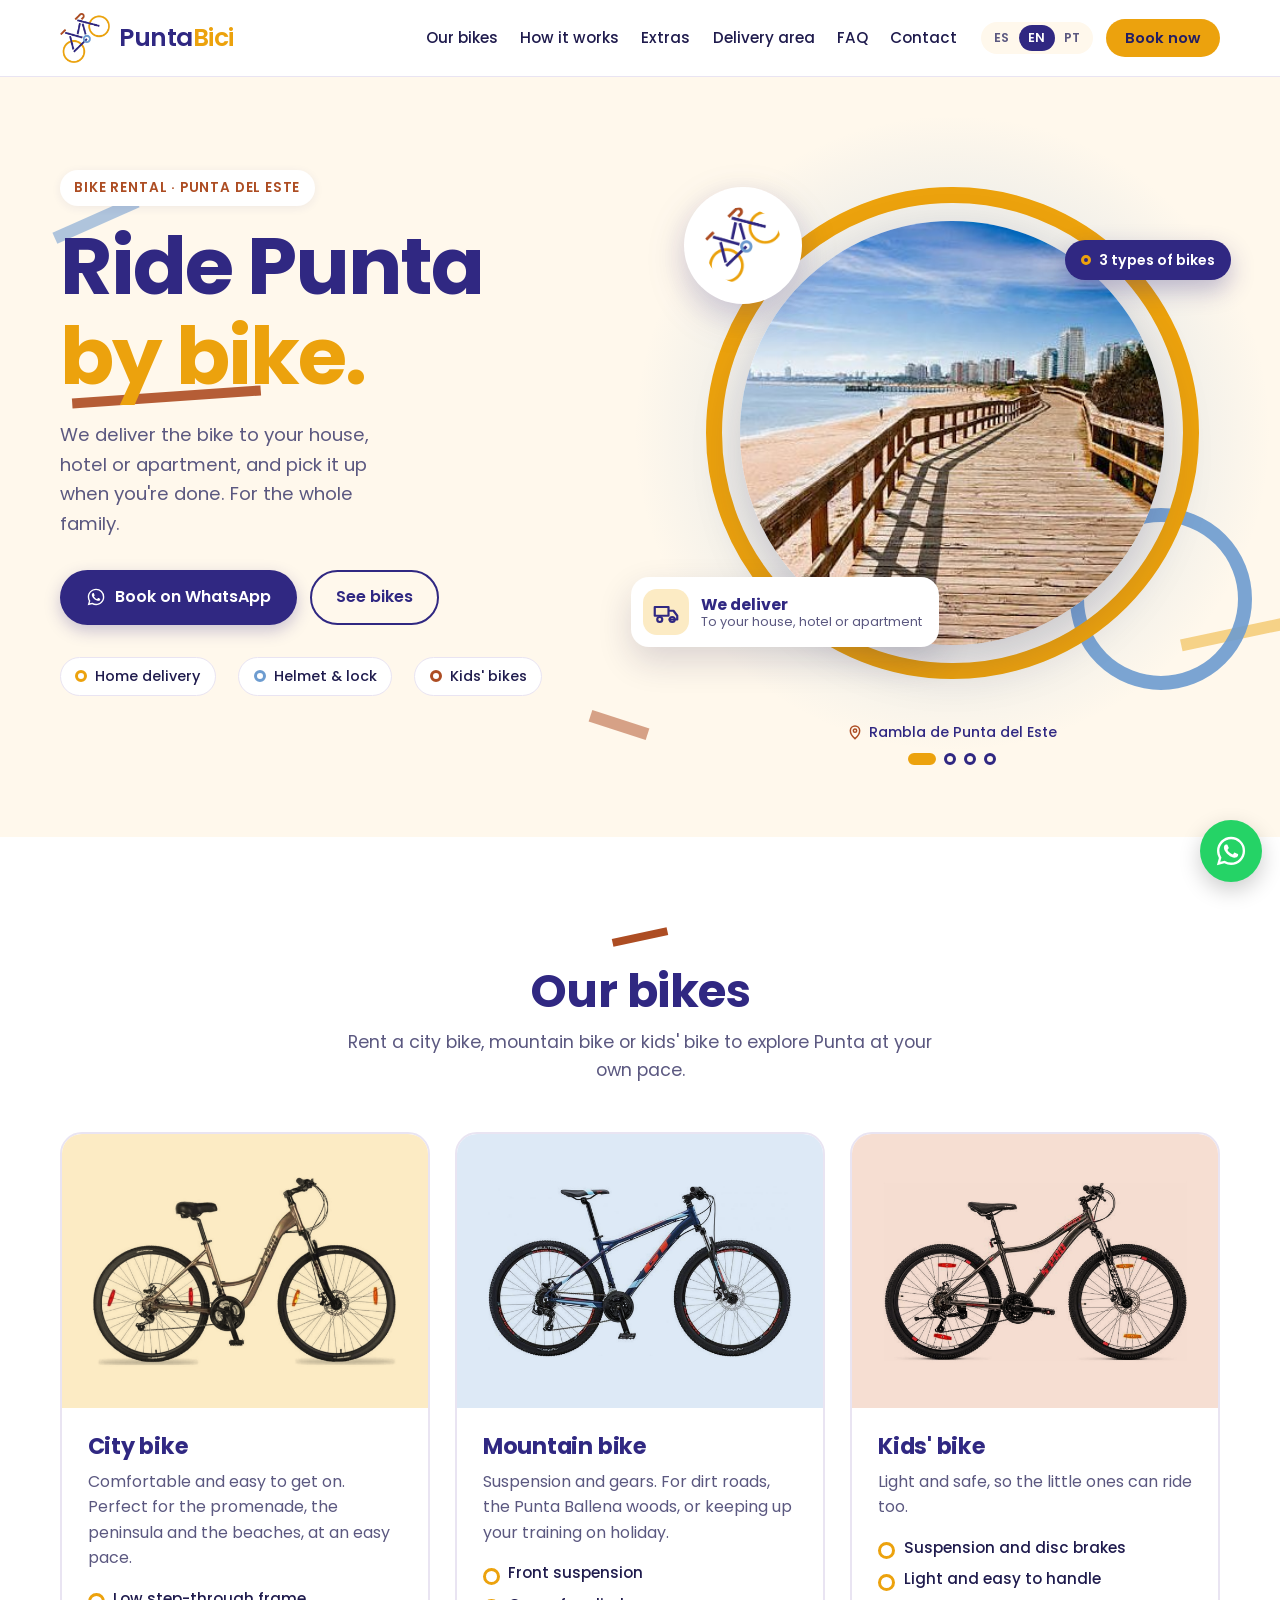
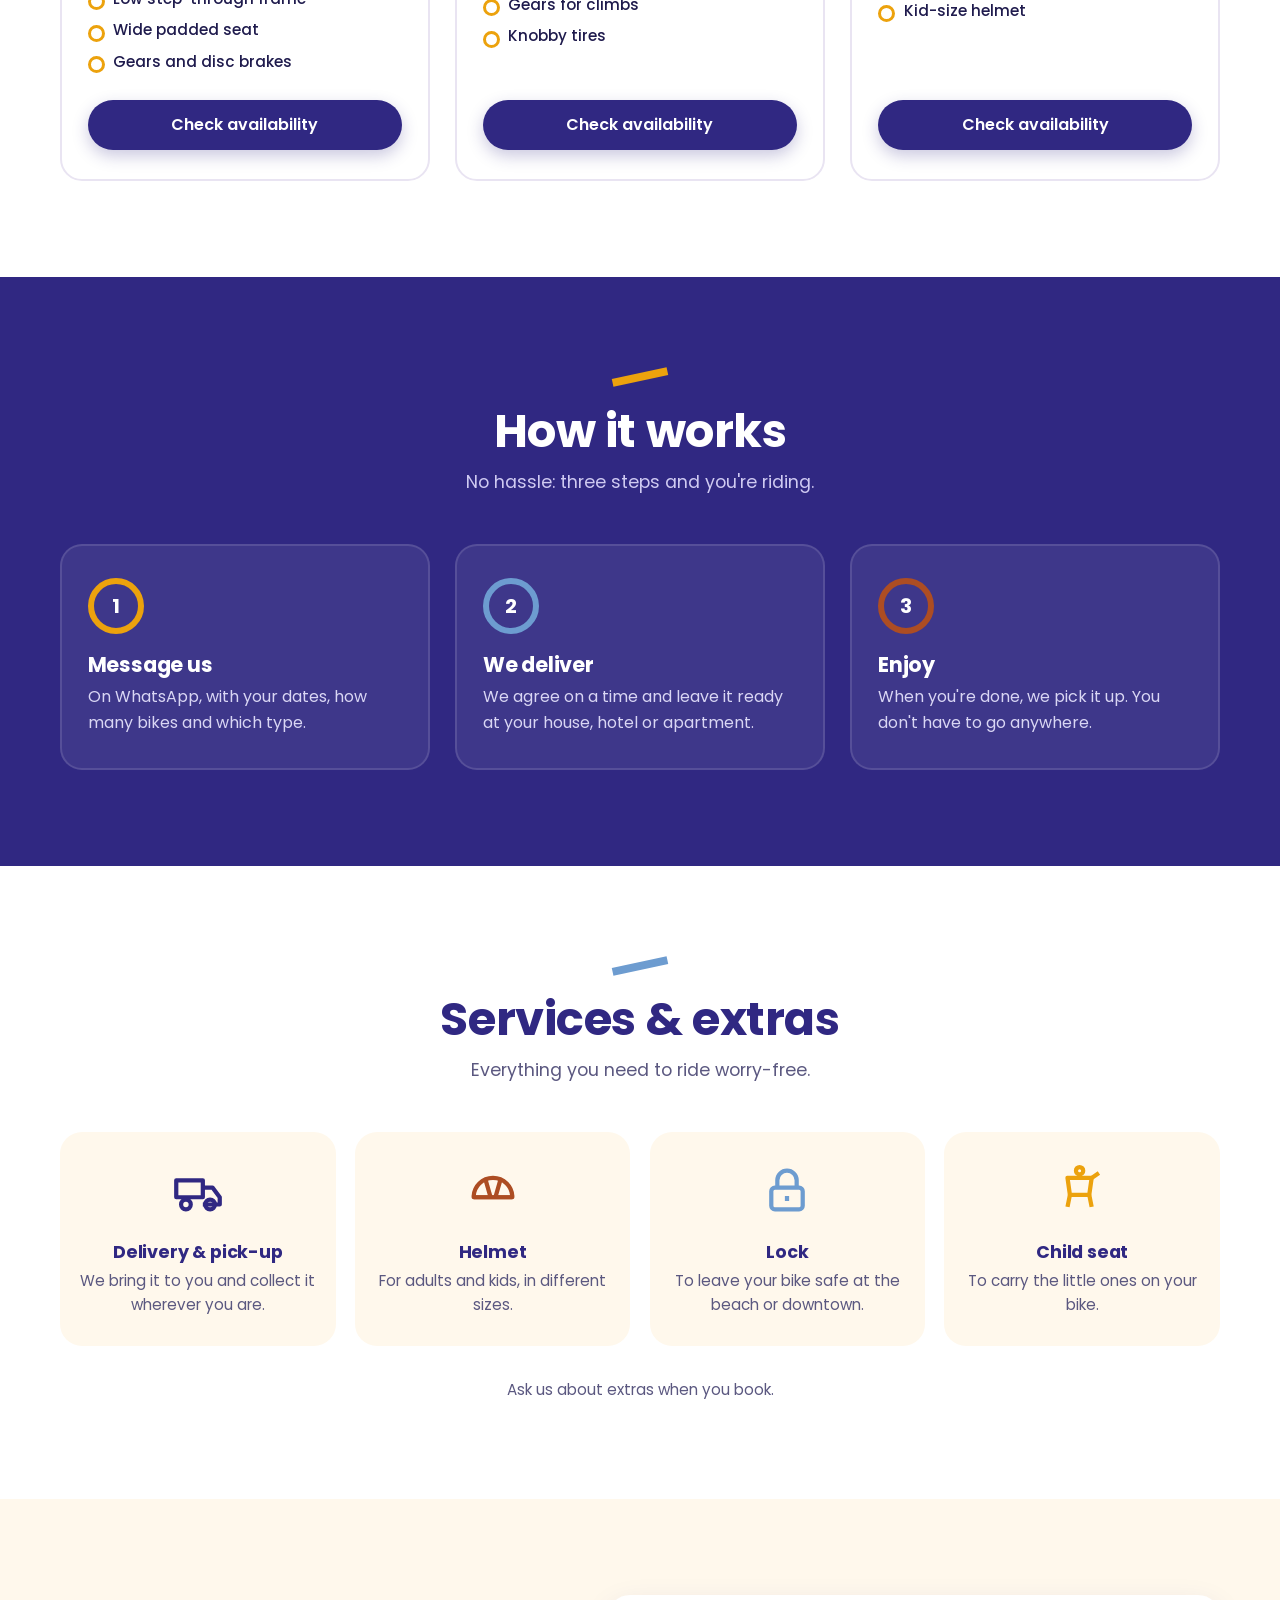
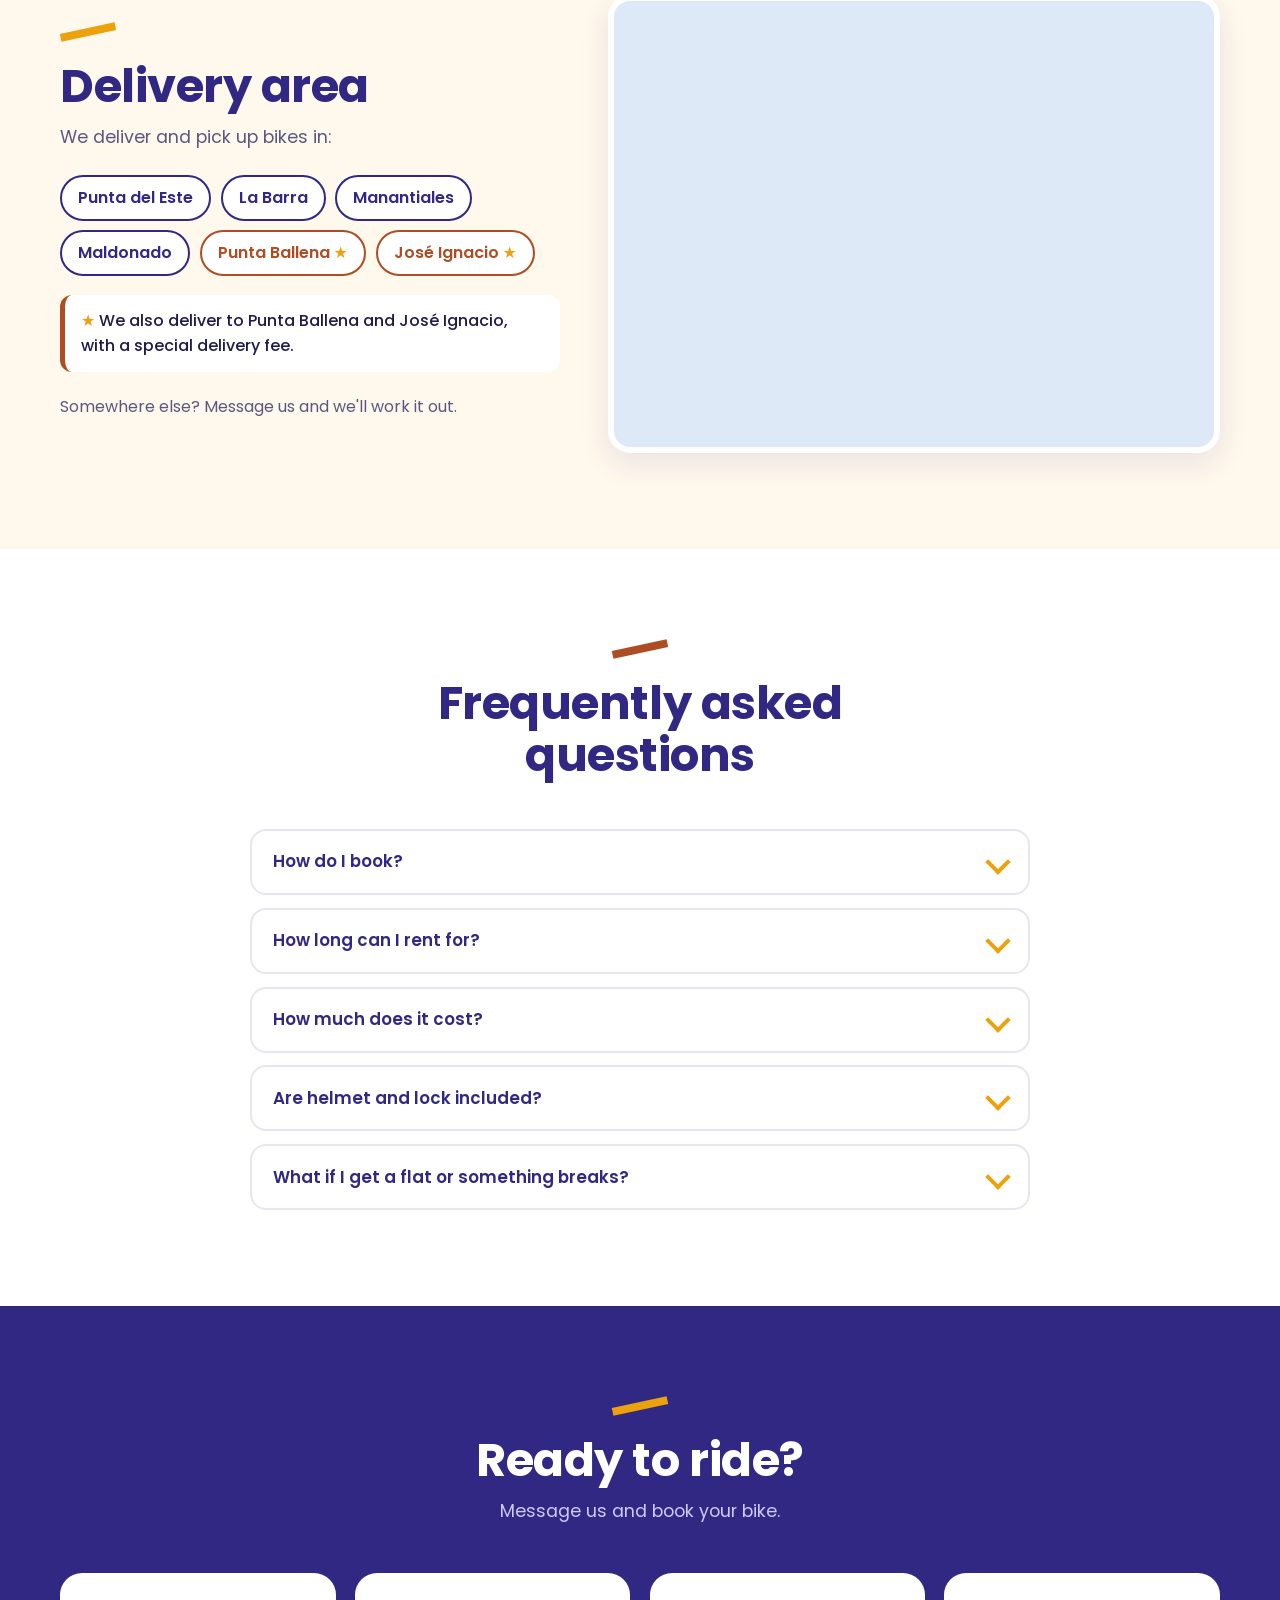
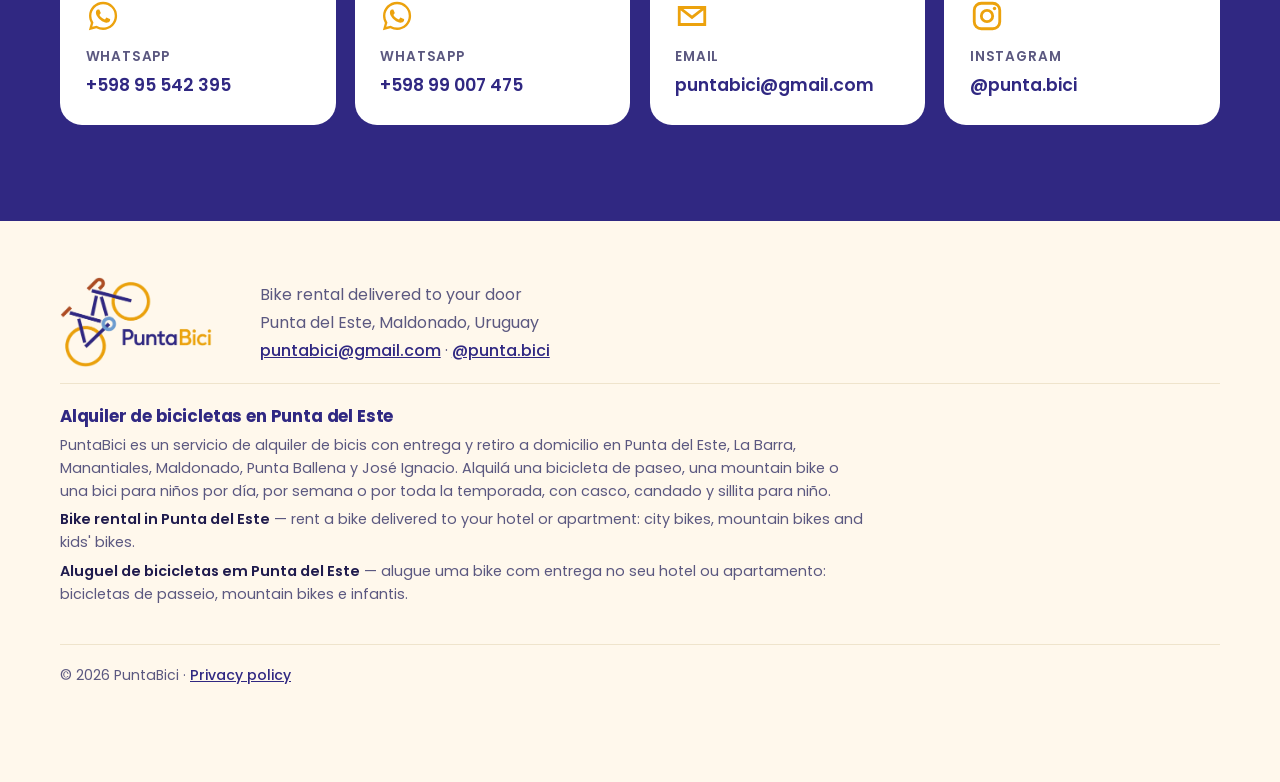
==== commit 504d6823: "Add files via upload" ====
--- a/index.html
+++ b/index.html
@@ -151,6 +151,9 @@
 
 <!-- ========== HERO ========== -->
 <section class="hero">
+  <span class="deco deco-1" aria-hidden="true"></span>
+  <span class="deco deco-2" aria-hidden="true"></span>
+  <span class="deco deco-3" aria-hidden="true"></span>
   <div class="wrap hero-grid">
     <div class="hero-copy">
       <p class="eyebrow" data-i18n="hero.eyebrow">Alquiler de bicicletas · Punta del Este</p>
@@ -171,22 +174,33 @@
     </div>
 
     <div class="hero-art has-photo">
+      <div class="hero-blob" aria-hidden="true"></div>
+      <div class="ring ring-small" aria-hidden="true"></div>
       <div class="ring ring-big" aria-hidden="true"></div>
-      <div class="ring ring-small" aria-hidden="true"></div>
       <!-- Fotos que se deslizan: hero-1.jpg ... hero-4.jpg (cuadradas) -->
       <div class="photo-circle hero-slides">
-        <img src="/hero-1.jpg" alt="Rambla de madera frente al mar en Punta del Este" class="active">
-        <img src="/hero-2.jpg" alt="Monumento La Mano en Playa Brava" loading="lazy">
-        <img src="/hero-3.jpg" alt="Vista aérea de la península de Punta del Este" loading="lazy">
-        <img src="/hero-4.jpg" alt="Atardecer frente a Isla Gorriti" loading="lazy">
-      </div>
-      <div class="slide-dots" role="group" aria-label="Fotos">
-        <button type="button" aria-label="Foto 1" aria-current="true"></button>
-        <button type="button" aria-label="Foto 2"></button>
-        <button type="button" aria-label="Foto 3"></button>
-        <button type="button" aria-label="Foto 4"></button>
+        <img src="/hero-1.jpg" alt="Rambla de madera frente al mar en Punta del Este" data-caption="Rambla de Punta del Este" class="active">
+        <img src="/hero-2.jpg" alt="Monumento La Mano en Playa Brava" data-caption="La Mano · Playa Brava" loading="lazy">
+        <img src="/hero-3.jpg" alt="Vista aérea de la península de Punta del Este" data-caption="Península de Punta del Este" loading="lazy">
+        <img src="/hero-4.jpg" alt="Atardecer frente a Isla Gorriti" data-caption="Atardecer · Isla Gorriti" loading="lazy">
       </div>
       <img class="hero-icon" src="/logo-icon.png" alt="" aria-hidden="true" width="360" height="357">
+
+      <div class="float-card" aria-hidden="true">
+        <span class="fc-ico"><svg viewBox="0 0 48 48"><path d="M6 30h22V16H6zM28 22h8l6 8v6H28"/><circle cx="14" cy="36" r="4"/><circle cx="34" cy="36" r="4"/></svg></span>
+        <span class="fc-text"><strong data-i18n="hero.card.t">Te la llevamos</strong><span data-i18n="hero.card.s">A tu casa, hotel o apartamento</span></span>
+      </div>
+      <div class="float-pill" aria-hidden="true"><span class="fp-dot"></span><span data-i18n="hero.pill">3 tipos de bici</span></div>
+
+      <div class="slide-meta">
+        <p class="slide-caption"><svg viewBox="0 0 24 24" aria-hidden="true"><path d="M12 22s7-6.2 7-12a7 7 0 1 0-14 0c0 5.8 7 12 7 12z"/><circle cx="12" cy="10" r="2.5"/></svg><span id="slideCaption">Rambla de Punta del Este</span></p>
+        <div class="slide-dots" role="group" aria-label="Fotos">
+          <button type="button" aria-label="Foto 1" aria-current="true"></button>
+          <button type="button" aria-label="Foto 2"></button>
+          <button type="button" aria-label="Foto 3"></button>
+          <button type="button" aria-label="Foto 4"></button>
+        </div>
+      </div>
     </div>
   </div>
 </section>
--- a/styles.css
+++ b/styles.css
@@ -287,6 +287,77 @@
   .extras svg { width: 46px; height: 46px; margin: 0; grid-row: span 2; }
   .footer-inner { grid-template-columns: 1fr; }
 }
+
+/* ---------- Portada v2 ---------- */
+.hero { isolation: isolate; }
+.hero-grid { padding: 84px 0 132px; min-height: min(760px, calc(100vh - 76px)); }
+.hero h1 { font-size: clamp(2.8rem, 6.6vw, 5rem); letter-spacing: -.025em; }
+.hero h1 .u-yellow { position: relative; display: inline-block; white-space: nowrap; }
+.hero h1 .u-yellow::after {
+  content: ""; position: absolute; left: 4%; bottom: -.02em; width: 62%; height: .13em;
+  background: var(--rust); transform: rotate(-4deg); border-radius: 0; z-index: -1; opacity: .9;
+}
+.eyebrow { background: #fff; padding: .45rem .9rem; border-radius: 999px; box-shadow: 0 2px 10px rgba(48,40,130,.07); letter-spacing: .06em; }
+.hero-badges li { background: #fff; padding: .45rem .9rem; border-radius: 999px; border: 1px solid var(--line); font-size: .9rem; }
+
+.deco { position: absolute; z-index: -1; height: 12px; }
+.deco-1 { width: 90px; background: var(--sky); left: 4%; top: 18%; transform: rotate(-24deg); opacity: .55; }
+.deco-2 { width: 60px; background: var(--rust); left: 46%; bottom: 14%; transform: rotate(18deg); opacity: .5; }
+.deco-3 { width: 120px; background: var(--yellow); right: -20px; bottom: 26%; transform: rotate(-12deg); opacity: .45; }
+
+.hero-art { max-width: 540px; }
+.hero-blob { position: absolute; inset: -10%; border-radius: 50%; z-index: -1;
+  background: radial-gradient(circle at 50% 50%, rgba(109,156,208,.28) 0, rgba(109,156,208,.12) 45%, transparent 70%); }
+.ring-big { inset: 4%; z-index: 1; border-width: 16px; }
+.ring-small { width: 34%; right: -6%; top: auto; bottom: 2%; border-width: 14px; z-index: 0; opacity: .9; }
+.photo-circle { inset: 10.5%; z-index: 2; box-shadow: 0 20px 50px rgba(31,27,77,.18); }
+.hero-art.has-photo .hero-icon {
+  z-index: 3; width: 22%; left: 0; top: 4%; bottom: auto; padding: 3.8%;
+  background: #fff; border-radius: 50%; box-shadow: var(--shadow); animation: ride 5s ease-in-out infinite;
+}
+.float-card {
+  position: absolute; z-index: 4; left: -10%; bottom: 10%;
+  display: flex; align-items: center; gap: .75rem; background: #fff; border-radius: 18px;
+  padding: .75rem 1.1rem .75rem .75rem; box-shadow: 0 14px 34px rgba(31,27,77,.16);
+  animation: floaty 6s ease-in-out infinite;
+}
+.fc-ico { width: 46px; height: 46px; border-radius: 14px; background: var(--yellow-soft); display: grid; place-items: center; flex: none; }
+.fc-ico svg { width: 30px; height: 30px; fill: none; stroke: var(--indigo); stroke-width: 3.5; stroke-linejoin: round; }
+.fc-text { display: grid; line-height: 1.25; }
+.fc-text strong { color: var(--indigo); font-size: .98rem; }
+.fc-text span { color: var(--muted); font-size: .8rem; }
+.float-pill {
+  position: absolute; z-index: 4; right: -2%; top: 14%;
+  display: flex; align-items: center; gap: .5rem; background: var(--indigo); color: #fff;
+  font-weight: 600; font-size: .88rem; padding: .55rem 1rem; border-radius: 999px;
+  box-shadow: 0 10px 24px rgba(48,40,130,.3); animation: floaty 6s ease-in-out infinite -3s;
+}
+.fp-dot { width: 10px; height: 10px; border-radius: 50%; border: 3px solid var(--yellow); }
+@keyframes floaty { 0%,100% { transform: translateY(0); } 50% { transform: translateY(-8px); } }
+
+.slide-meta { position: absolute; left: 0; right: 0; bottom: -64px; display: flex; flex-direction: column; align-items: center; gap: .6rem; }
+.slide-meta .slide-dots { position: static; transform: none; }
+.slide-caption { margin: 0; display: flex; align-items: center; gap: .35rem; font-size: .88rem; font-weight: 500; color: var(--indigo); }
+.slide-caption svg { width: 16px; height: 16px; fill: none; stroke: var(--rust); stroke-width: 2.2; }
+.slide-caption span.show { animation: capIn .5s ease; }
+@keyframes capIn { from { opacity: 0; transform: translateY(4px); } to { opacity: 1; transform: none; } }
+
+@media (max-width: 860px) {
+  .hero-grid { padding: 36px 0 72px; min-height: 0; gap: 5.5rem; }
+  .hero-art { max-width: 330px; }
+  .float-card { left: -6%; bottom: 4%; padding: .55rem .8rem .55rem .55rem; }
+  .fc-ico { width: 38px; height: 38px; } .fc-ico svg { width: 24px; height: 24px; }
+  .fc-text strong { font-size: .88rem; } .fc-text span { font-size: .72rem; }
+  .float-pill { right: -4%; top: 8%; font-size: .78rem; padding: .45rem .8rem; }
+  .deco-1, .deco-2 { display: none; }
+}
+@media (max-width: 520px) {
+  .hero-art { max-width: 270px; }
+  .float-card { left: -8%; }
+  .float-pill { right: -8%; }
+  .hero-badges li { font-size: .82rem; }
+}
+
 @media (prefers-reduced-motion: reduce) {
   * { animation: none !important; transition: none !important; scroll-behavior: auto !important; }
 }
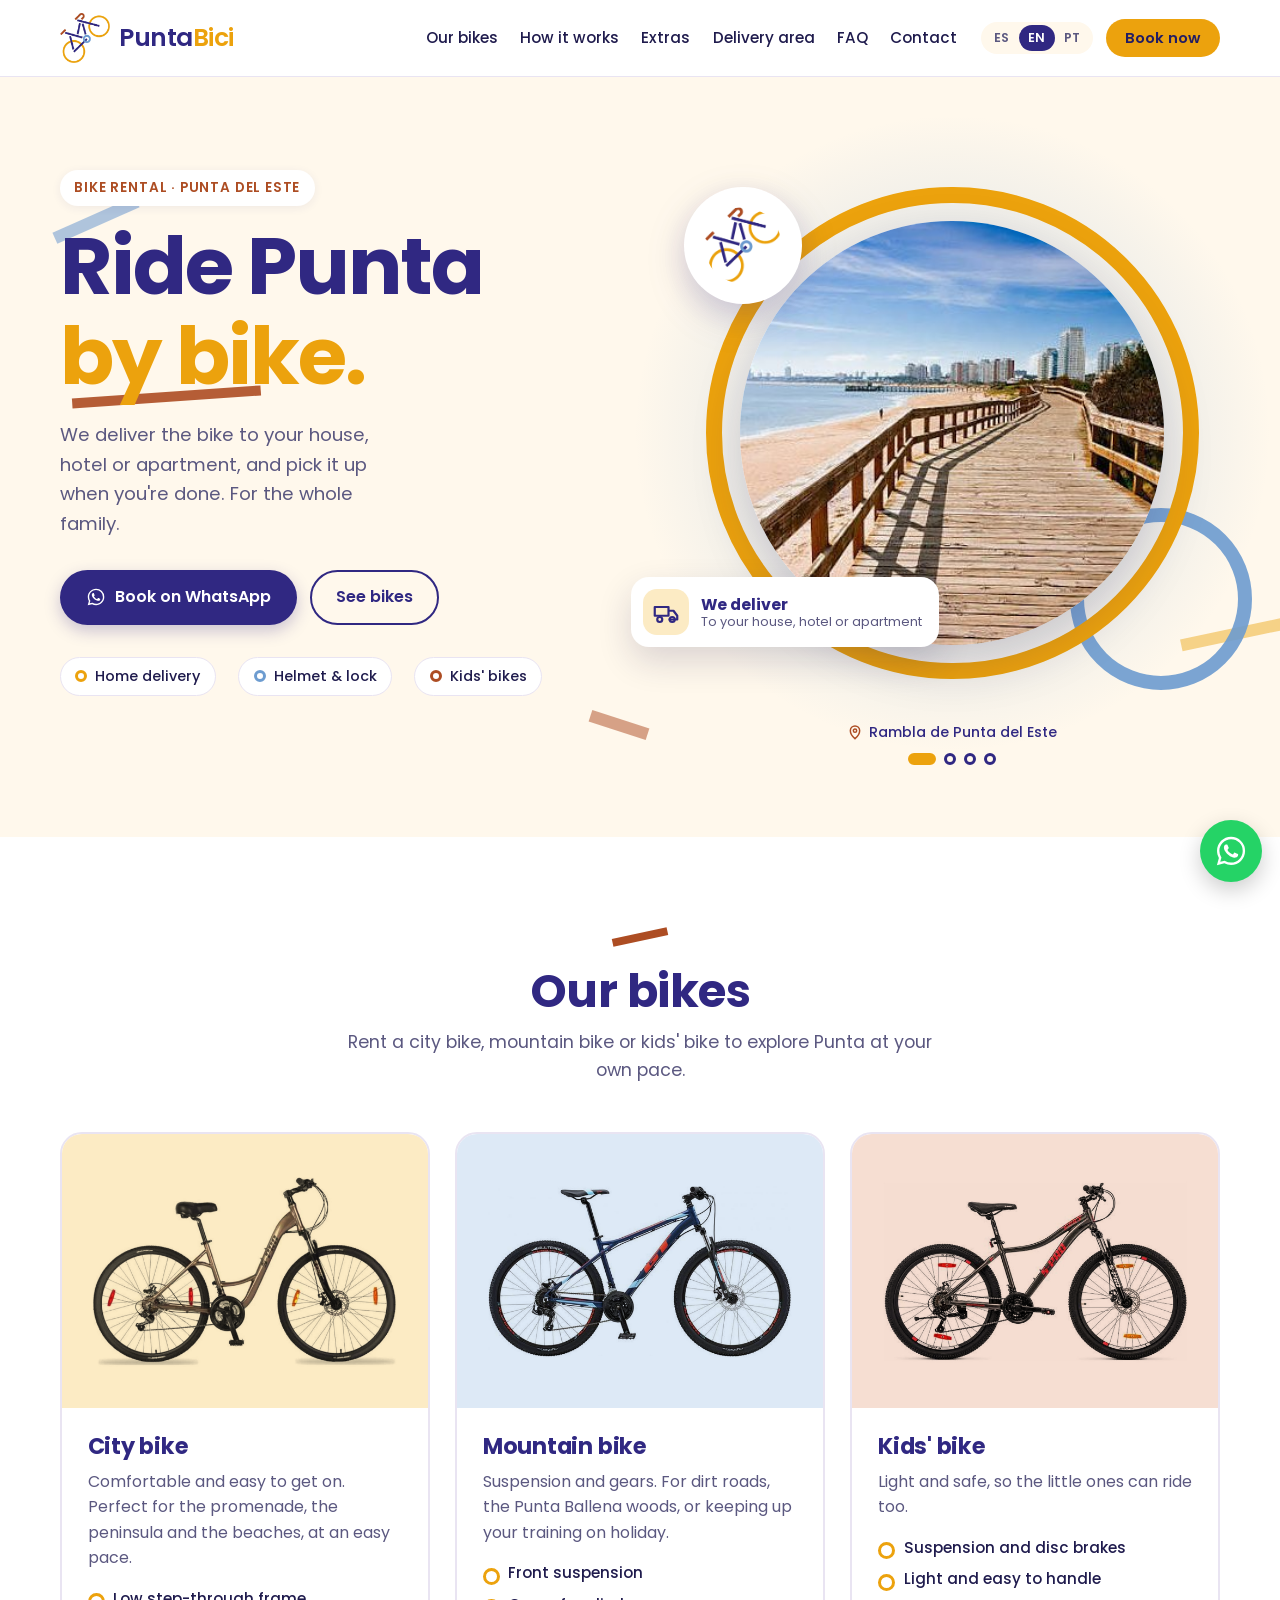
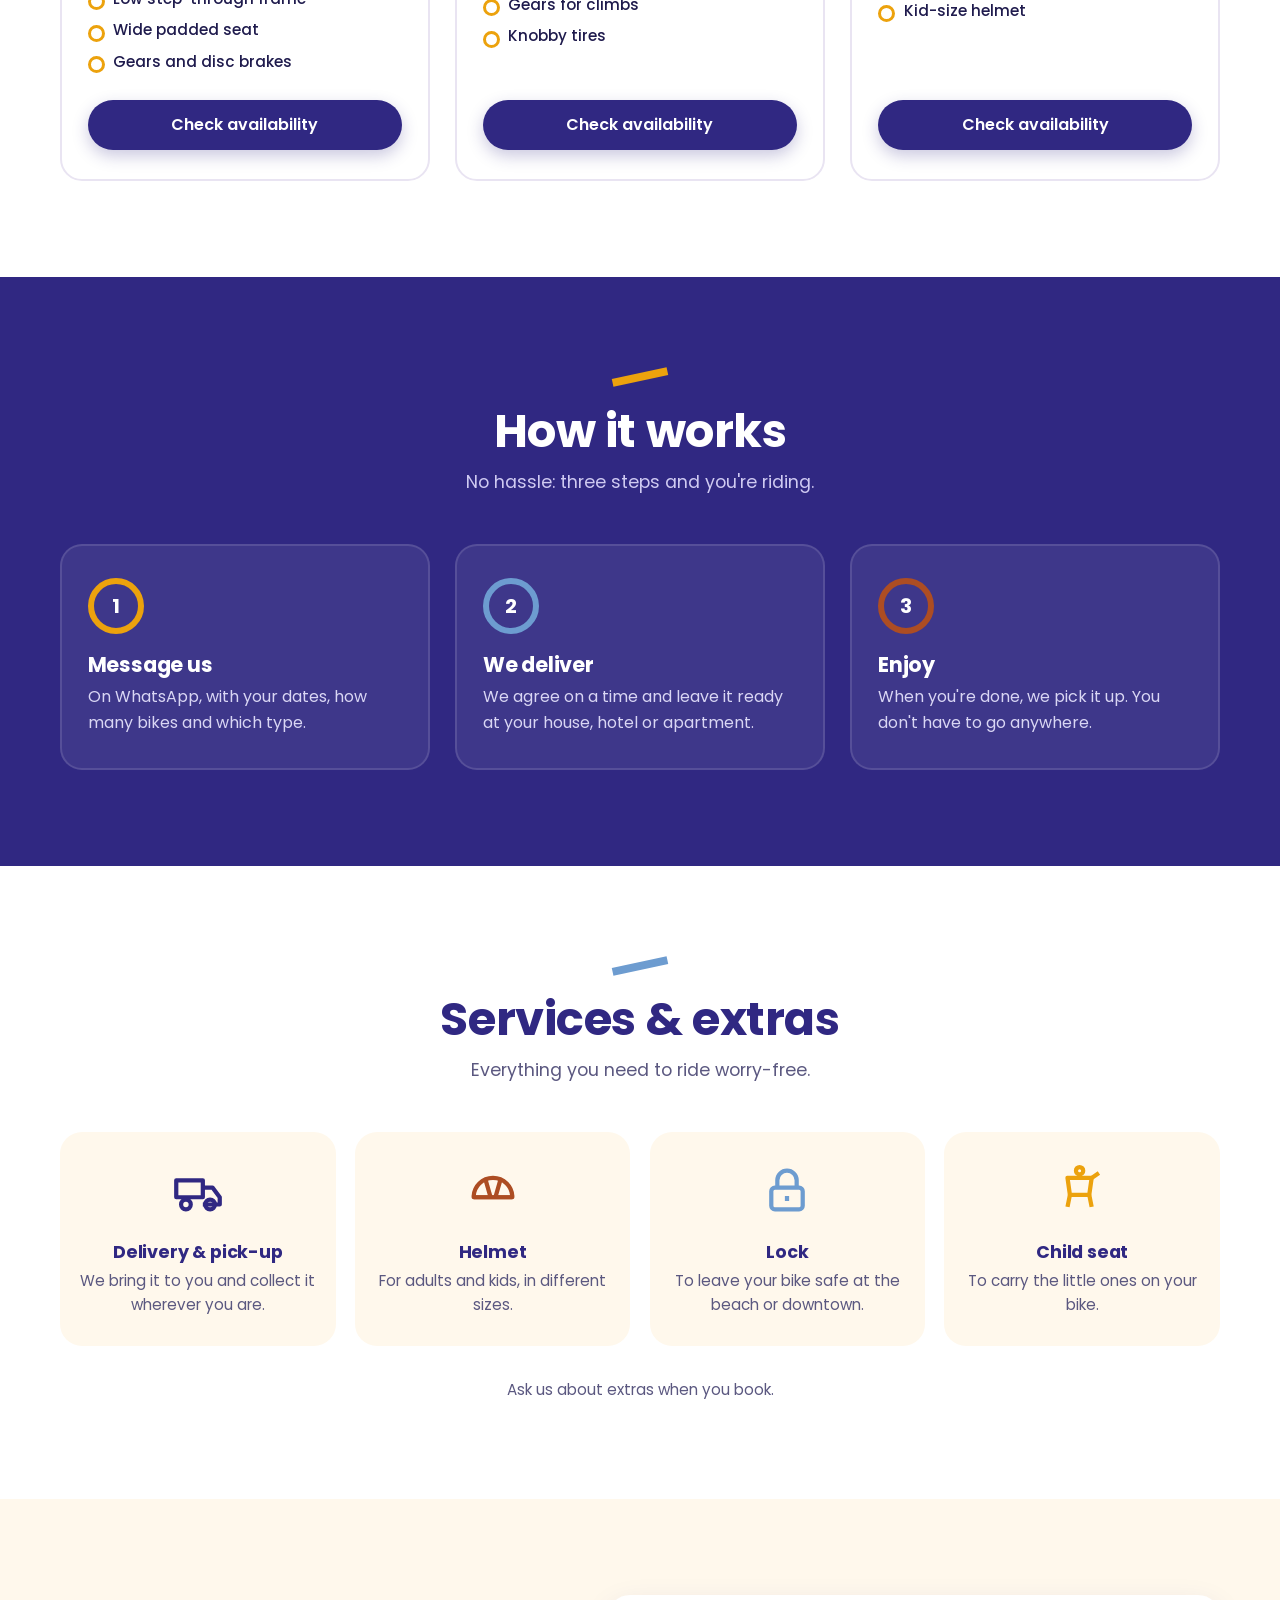
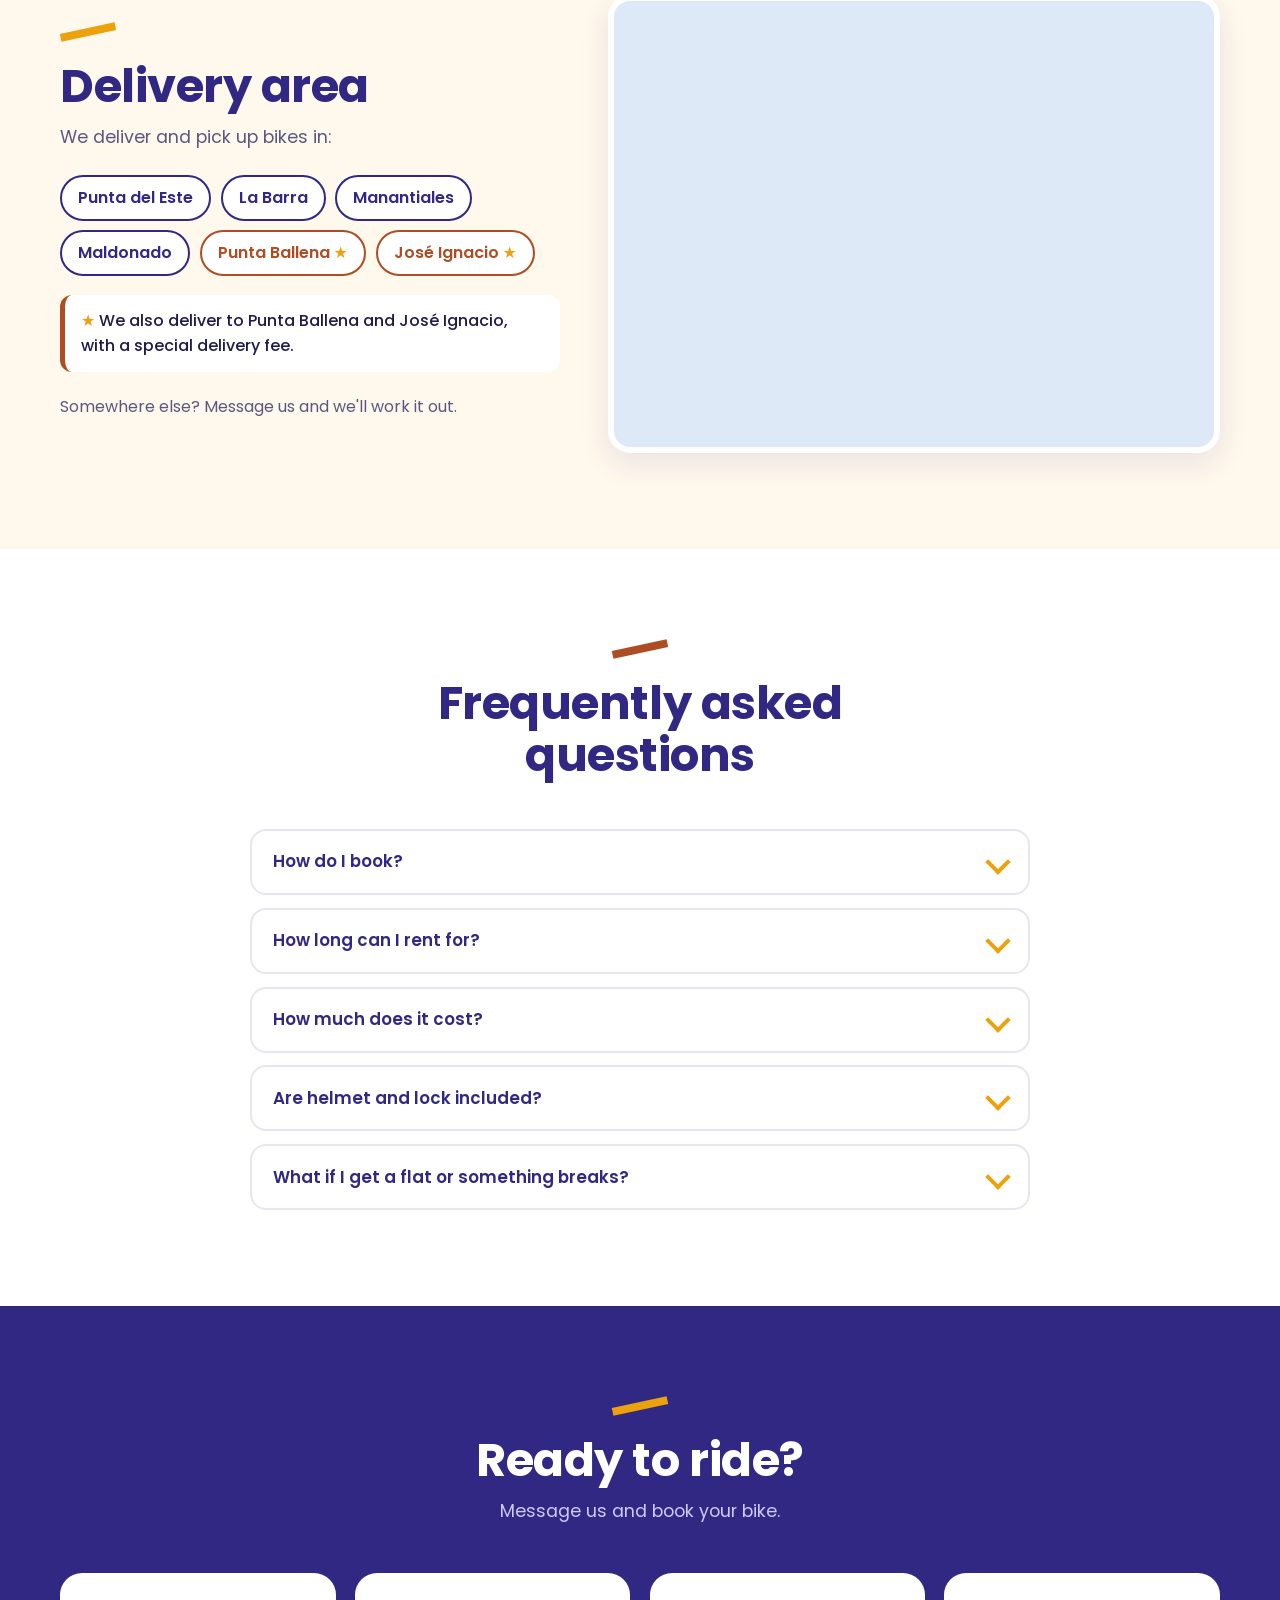
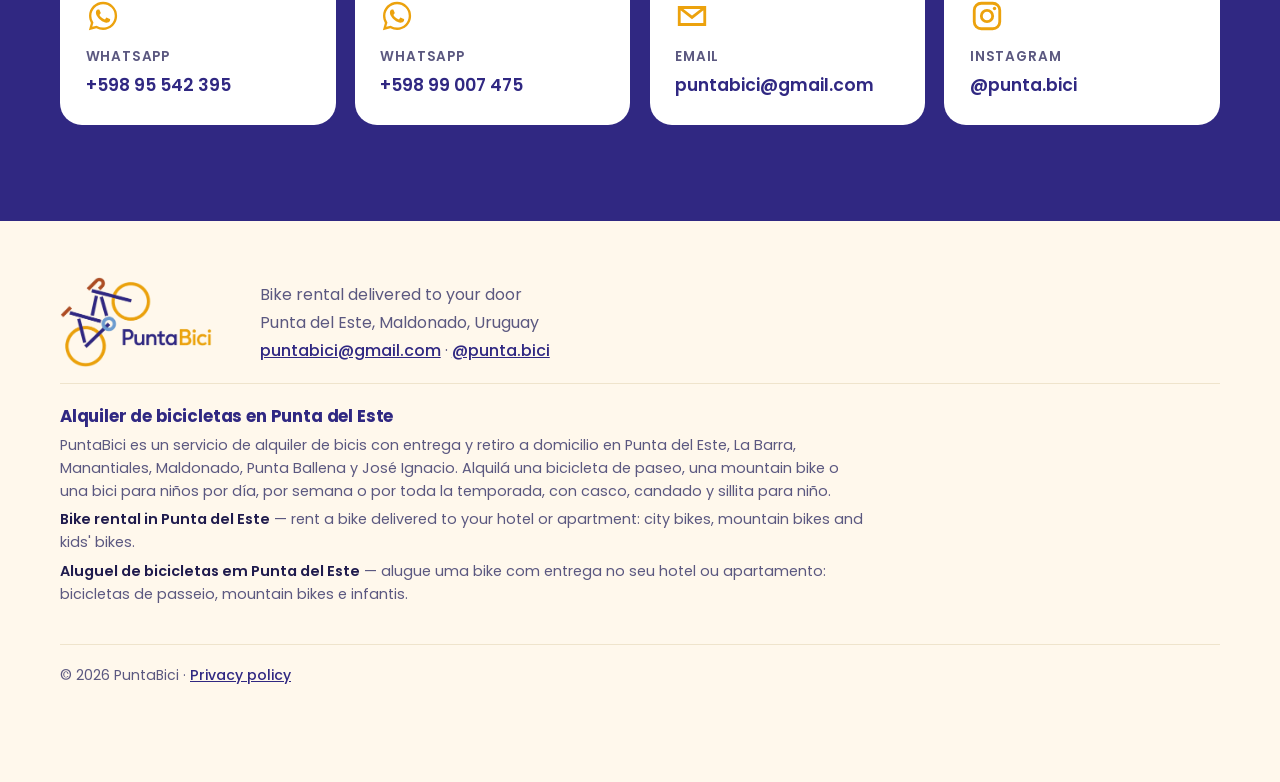
==== commit c87667f6: "Rename index 4.html to index.html" ====
--- a/index.html
+++ b/index.html
@@ -180,7 +180,7 @@
       <!-- Fotos que se deslizan: hero-1.jpg ... hero-4.jpg (cuadradas) -->
       <div class="photo-circle hero-slides">
         <img src="/hero-1.jpg" alt="Rambla de madera frente al mar en Punta del Este" data-caption="Rambla de Punta del Este" class="active">
-        <img src="/hero-2.jpg" alt="Monumento La Mano en Playa Brava" data-caption="La Mano · Playa Brava" loading="lazy">
+        <img src="/hero-2.jpg" alt="Los Dedos en Playa Brava, Punta del Este" data-caption="Los Dedos · Punta del Este" loading="lazy">
         <img src="/hero-3.jpg" alt="Vista aérea de la península de Punta del Este" data-caption="Península de Punta del Este" loading="lazy">
         <img src="/hero-4.jpg" alt="Atardecer frente a Isla Gorriti" data-caption="Atardecer · Isla Gorriti" loading="lazy">
       </div>
@@ -190,7 +190,6 @@
         <span class="fc-ico"><svg viewBox="0 0 48 48"><path d="M6 30h22V16H6zM28 22h8l6 8v6H28"/><circle cx="14" cy="36" r="4"/><circle cx="34" cy="36" r="4"/></svg></span>
         <span class="fc-text"><strong data-i18n="hero.card.t">Te la llevamos</strong><span data-i18n="hero.card.s">A tu casa, hotel o apartamento</span></span>
       </div>
-      <div class="float-pill" aria-hidden="true"><span class="fp-dot"></span><span data-i18n="hero.pill">3 tipos de bici</span></div>
 
       <div class="slide-meta">
         <p class="slide-caption"><svg viewBox="0 0 24 24" aria-hidden="true"><path d="M12 22s7-6.2 7-12a7 7 0 1 0-14 0c0 5.8 7 12 7 12z"/><circle cx="12" cy="10" r="2.5"/></svg><span id="slideCaption">Rambla de Punta del Este</span></p>
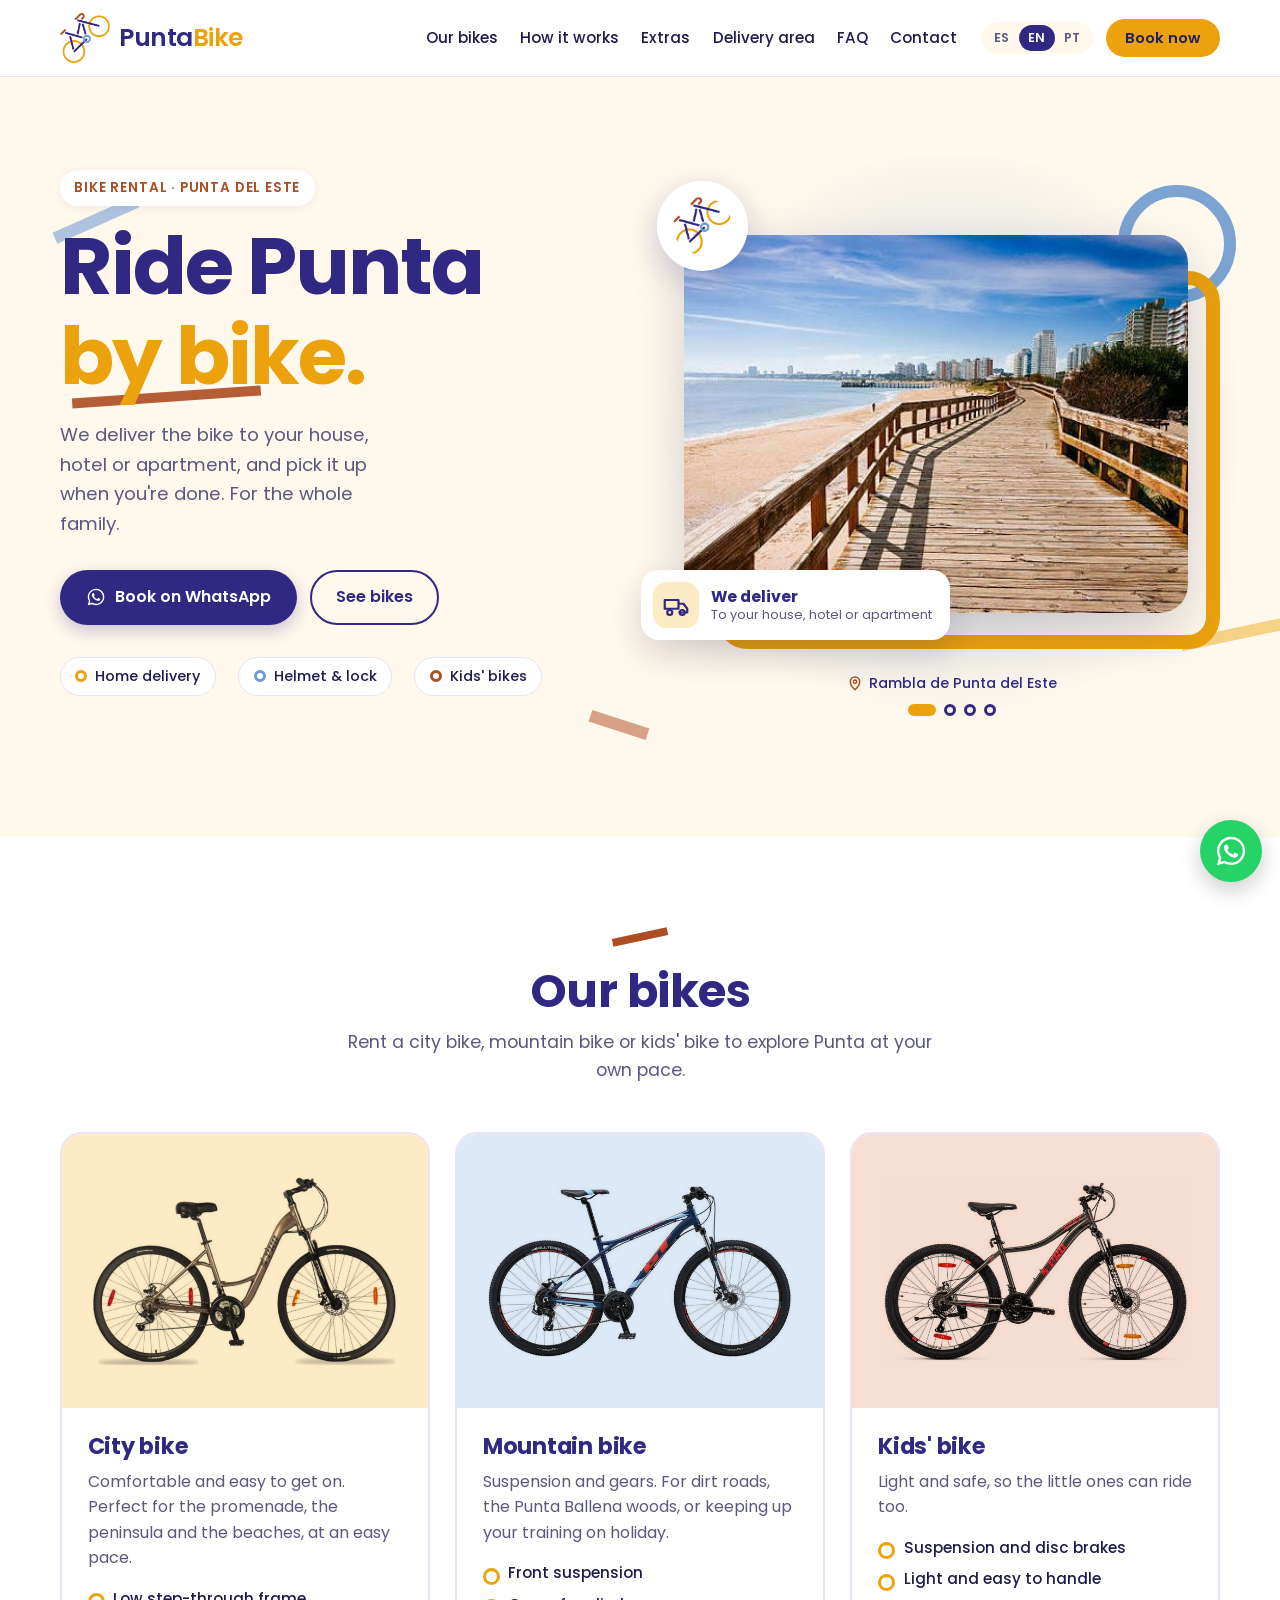
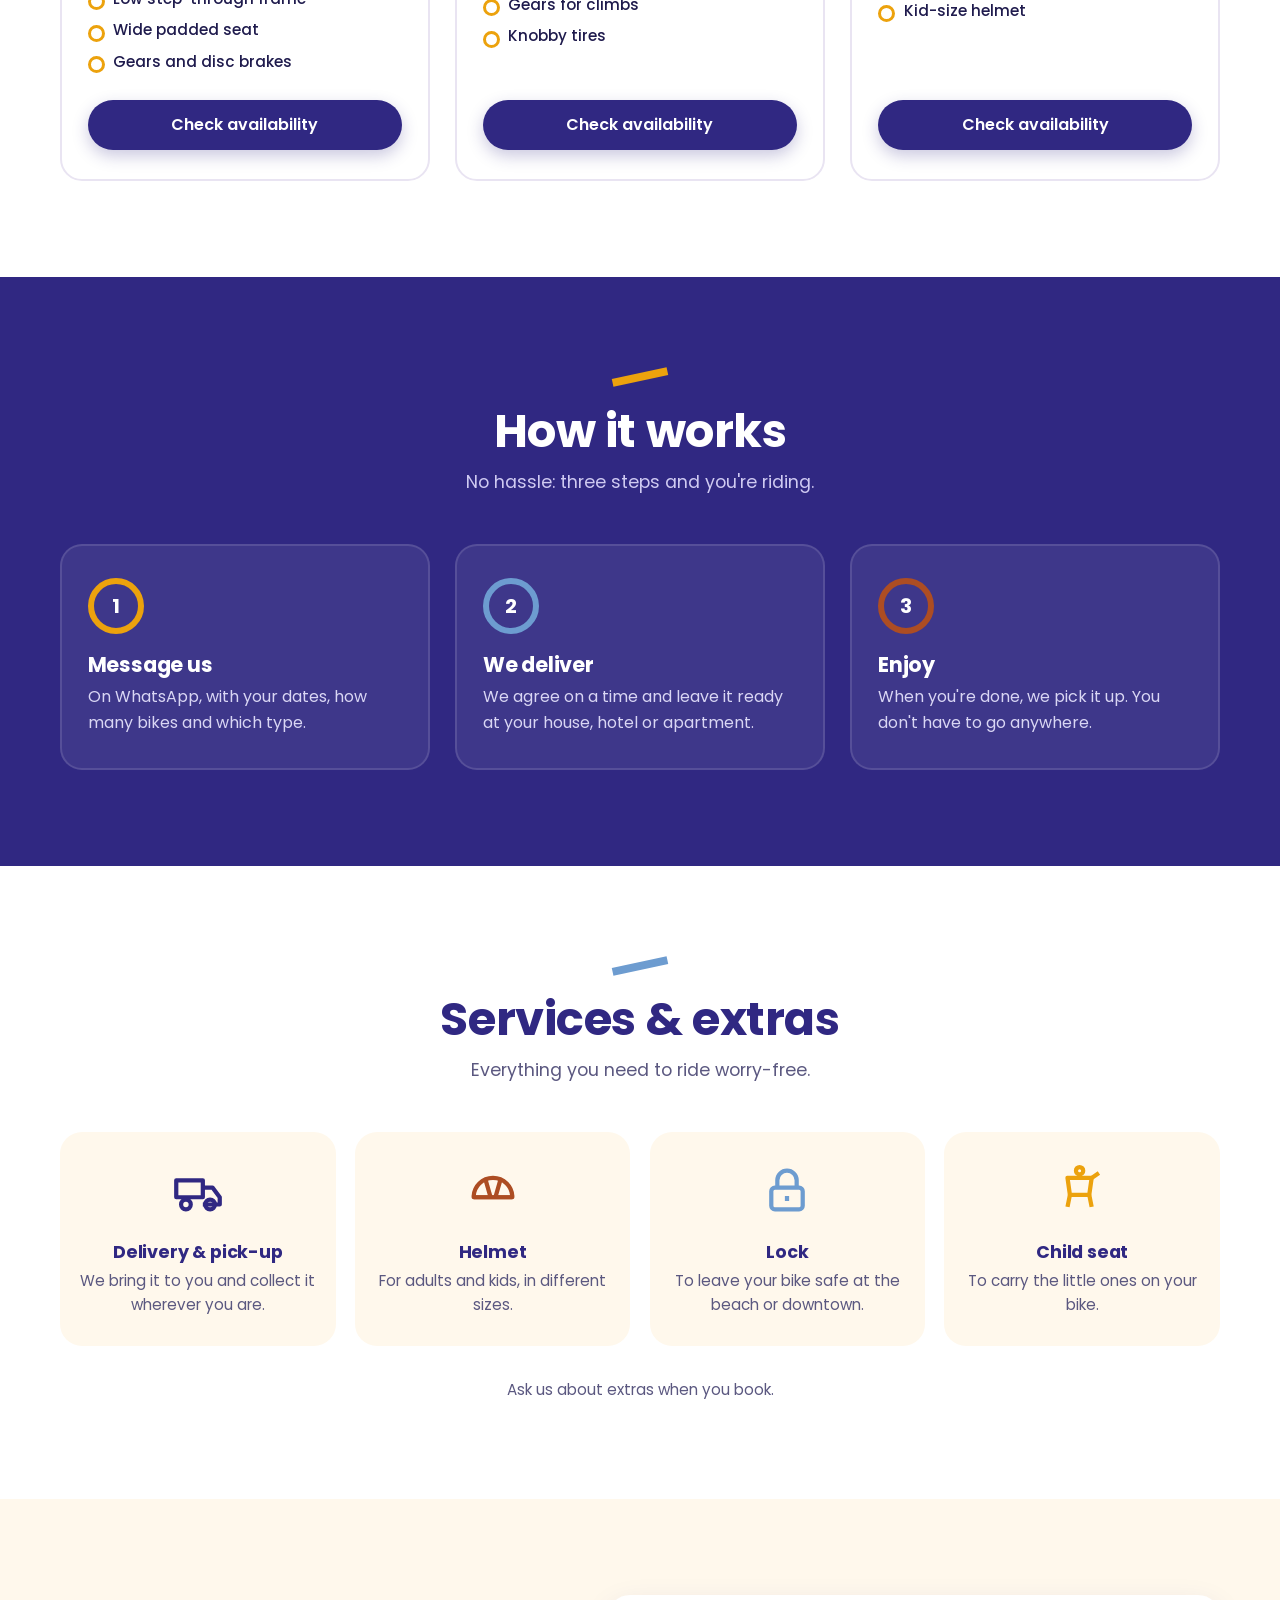
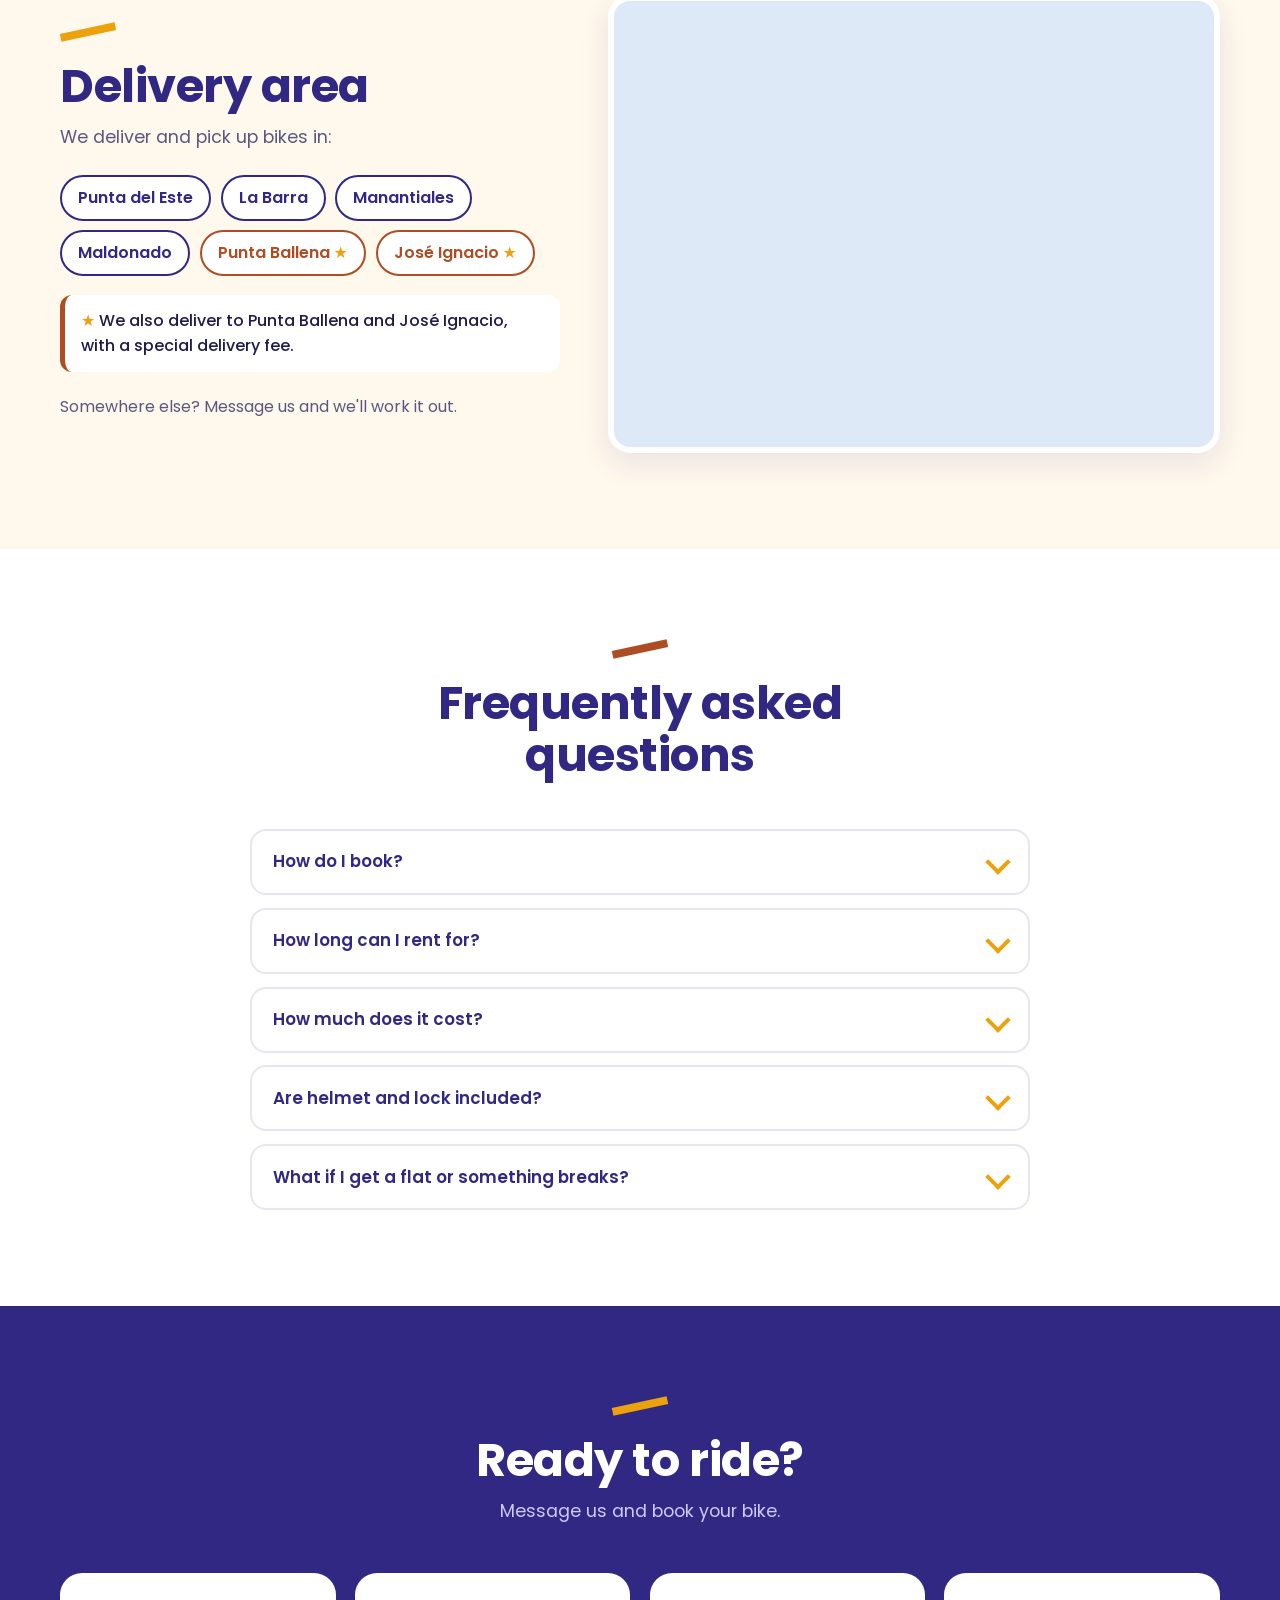
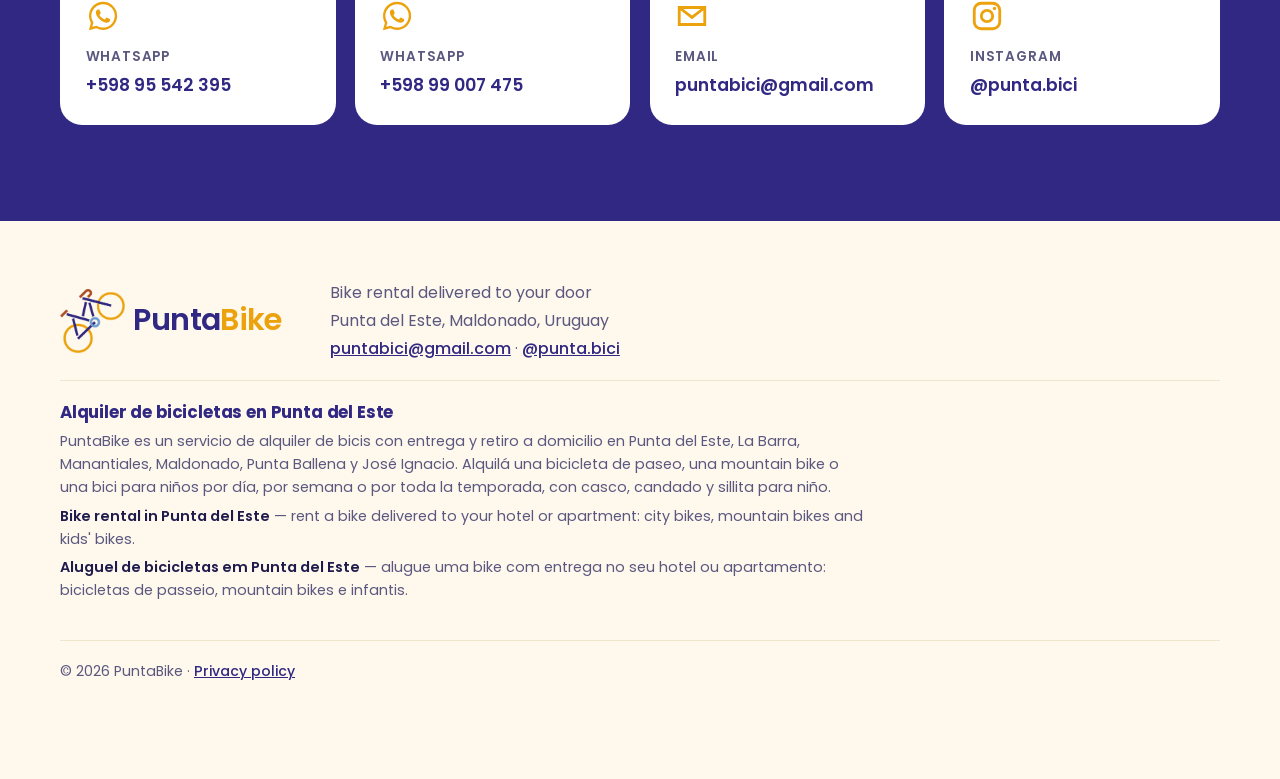
==== commit 1d86155c: "Add files via upload" ====
--- a/index.html
+++ b/index.html
@@ -3,12 +3,12 @@
 <head>
   <meta charset="utf-8">
   <meta name="viewport" content="width=device-width, initial-scale=1">
-  <title>Alquiler de bicicletas en Punta del Este a domicilio | Bike rental | PuntaBici</title>
+  <title>Alquiler de bicicletas en Punta del Este a domicilio | Bike rental | PuntaBike</title>
   <meta name="description" content="Alquiler de bicis en Punta del Este con entrega a domicilio: bicicletas de paseo, de montaña y de niño. Bike rental · aluguel de bicicletas. La Barra, Manantiales, Maldonado, Punta Ballena y José Ignacio.">
   <link rel="canonical" href="https://puntabici.vercel.app/">
   <meta name="robots" content="index, follow">
   <meta name="theme-color" content="#302882">
-  <meta property="og:title" content="PuntaBici | Alquiler de bicicletas en Punta del Este">
+  <meta property="og:title" content="PuntaBike | Alquiler de bicicletas en Punta del Este">
   <meta property="og:url" content="https://puntabici.vercel.app/">
   <meta property="og:locale" content="es_UY">
   <meta property="og:locale:alternate" content="en_US">
@@ -28,7 +28,7 @@
   "@context": "https://schema.org",
   "@type": "LocalBusiness",
   "@id": "https://puntabici.vercel.app/#negocio",
-  "name": "PuntaBici",
+  "name": "PuntaBike",
   "description": "Alquiler de bicicletas con entrega y retiro a domicilio en Punta del Este: bicicletas de paseo, de montaña y de niño. Bike rental in Punta del Este.",
   "url": "https://puntabici.vercel.app/",
   "image": "https://puntabici.vercel.app/og.png",
@@ -119,9 +119,9 @@
 <!-- ========== HEADER ========== -->
 <header class="site-header" id="top">
   <div class="wrap header-inner">
-    <a href="#top" class="brand" aria-label="PuntaBici, inicio">
+    <a href="#top" class="brand" aria-label="PuntaBike, inicio">
       <img src="/logo-icon.png" alt="" width="360" height="357">
-      <span class="wordmark">Punta<span>Bici</span></span>
+      <span class="wordmark">Punta<span>Bike</span></span>
     </a>
 
     <nav class="main-nav" id="mainNav" aria-label="Principal">
@@ -177,7 +177,7 @@
       <div class="hero-blob" aria-hidden="true"></div>
       <div class="ring ring-small" aria-hidden="true"></div>
       <div class="ring ring-big" aria-hidden="true"></div>
-      <!-- Fotos que se deslizan: hero-1.jpg ... hero-4.jpg (cuadradas) -->
+      <!-- Fotos que se deslizan: hero-1.jpg ... hero-4.jpg (horizontales 4:3) -->
       <div class="photo-circle hero-slides">
         <img src="/hero-1.jpg" alt="Rambla de madera frente al mar en Punta del Este" data-caption="Rambla de Punta del Este" class="active">
         <img src="/hero-2.jpg" alt="Los Dedos en Playa Brava, Punta del Este" data-caption="Los Dedos · Punta del Este" loading="lazy">
@@ -430,7 +430,7 @@
 <!-- ========== FOOTER ========== -->
 <footer class="site-footer">
   <div class="wrap footer-inner">
-    <img src="/logo.png" alt="PuntaBici" class="footer-logo" width="720" height="424">
+    <a href="#top" class="brand footer-brand" aria-label="PuntaBike"><img src="/logo-icon.png" alt="" width="360" height="357"><span class="wordmark">Punta<span>Bike</span></span></a>
     <div class="footer-info">
       <p data-i18n="ft.tag">Alquiler de bicicletas a domicilio</p>
       <p>Punta del Este, Maldonado, Uruguay</p>
@@ -441,11 +441,11 @@
     </div>
     <div class="seo-block">
       <h2>Alquiler de bicicletas en Punta del Este</h2>
-      <p>PuntaBici es un servicio de alquiler de bicis con entrega y retiro a domicilio en Punta del Este, La Barra, Manantiales, Maldonado, Punta Ballena y José Ignacio. Alquilá una bicicleta de paseo, una mountain bike o una bici para niños por día, por semana o por toda la temporada, con casco, candado y sillita para niño.</p>
+      <p>PuntaBike es un servicio de alquiler de bicis con entrega y retiro a domicilio en Punta del Este, La Barra, Manantiales, Maldonado, Punta Ballena y José Ignacio. Alquilá una bicicleta de paseo, una mountain bike o una bici para niños por día, por semana o por toda la temporada, con casco, candado y sillita para niño.</p>
       <p lang="en"><strong>Bike rental in Punta del Este</strong> — rent a bike delivered to your hotel or apartment: city bikes, mountain bikes and kids' bikes.</p>
       <p lang="pt"><strong>Aluguel de bicicletas em Punta del Este</strong> — alugue uma bike com entrega no seu hotel ou apartamento: bicicletas de passeio, mountain bikes e infantis.</p>
     </div>
-    <p class="legal">© <span id="year">2026</span> PuntaBici · <a href="/privacidad" data-i18n="ft.privacy">Política de privacidad</a></p>
+    <p class="legal">© <span id="year">2026</span> PuntaBike · <a href="/privacidad" data-i18n="ft.privacy">Política de privacidad</a></p>
   </div>
 </footer>
 
--- a/styles.css
+++ b/styles.css
@@ -211,6 +211,8 @@
 .site-footer { background: var(--cream); padding: 56px 0 96px; }
 .footer-inner { display: grid; grid-template-columns: auto 1fr; gap: 1rem 3rem; align-items: center; }
 .footer-logo { height: 90px; width: auto; }
+.footer-brand img { height: 64px; }
+.footer-brand .wordmark { font-size: 1.9rem; }
 .footer-info p { margin: .15rem 0; color: var(--muted); }
 .footer-info a, .legal a { color: var(--indigo); font-weight: 500; }
 .legal { grid-column: 1 / -1; font-size: .88rem; color: var(--muted); border-top: 1px solid #efe4cc; padding-top: 1.2rem; margin: 1rem 0 0; }
@@ -358,6 +360,43 @@
   .hero-badges li { font-size: .82rem; }
 }
 
+
+/* Celular: portada más limpia */
+@media (max-width: 860px) {
+  .hero-art .float-card, .hero-art .ring-small, .hero-art .slide-caption, .hero-art.has-photo .hero-icon, .deco { display: none; }
+  .hero-art { max-width: 250px; }
+  .hero-blob { inset: -14%; }
+  .ring-big { border-width: 12px; }
+  .slide-meta { bottom: -34px; }
+  .hero-grid { gap: 3.2rem; padding-top: 28px; }
+  .eyebrow { font-size: .72rem; padding: .4rem .8rem; }
+  .hero-badges { gap: .5rem 1.1rem; }
+  .hero-badges li { background: none; border: 0; padding: 0; }
+}
+@media (max-width: 520px) {
+  .hero-art { max-width: 220px; }
+  .hero h1 { font-size: 2.6rem; }
+  .lead { font-size: 1.05rem; margin: 1rem 0 1.5rem; }
+}
+
+
+/* ---------- Portada v3: foto rectangular ---------- */
+.hero-art { aspect-ratio: 1.19; max-width: 580px; }
+.hero-art .photo-circle { inset: 6% 6% 10% 0; border-radius: 28px; }
+.hero-art .ring-big { inset: 14% 0 2% 6%; border-radius: 32px; border-width: 14px; z-index: 1; }
+.hero-art .ring-small { width: 22%; aspect-ratio: 1; top: -5%; right: -3%; bottom: auto; border-width: 12px; z-index: 0; }
+.hero-art .photo-circle { z-index: 2; }
+.hero-art.has-photo .hero-icon { width: 17%; left: -5%; top: -6%; padding: 3%; }
+.hero-art .float-card { left: -8%; bottom: 4%; }
+.hero-blob { inset: -12% -8%; }
+.slide-meta { bottom: -58px; }
+@media (max-width: 860px) {
+  .hero-art { max-width: 460px; width: 100%; }
+  .hero-art .photo-circle { inset: 0 5% 7% 0; border-radius: 22px; }
+  .hero-art .ring-big { display: block; inset: 7% 0 0 5%; border-radius: 24px; border-width: 10px; }
+  .slide-meta { bottom: -38px; }
+}
+
 @media (prefers-reduced-motion: reduce) {
   * { animation: none !important; transition: none !important; scroll-behavior: auto !important; }
 }
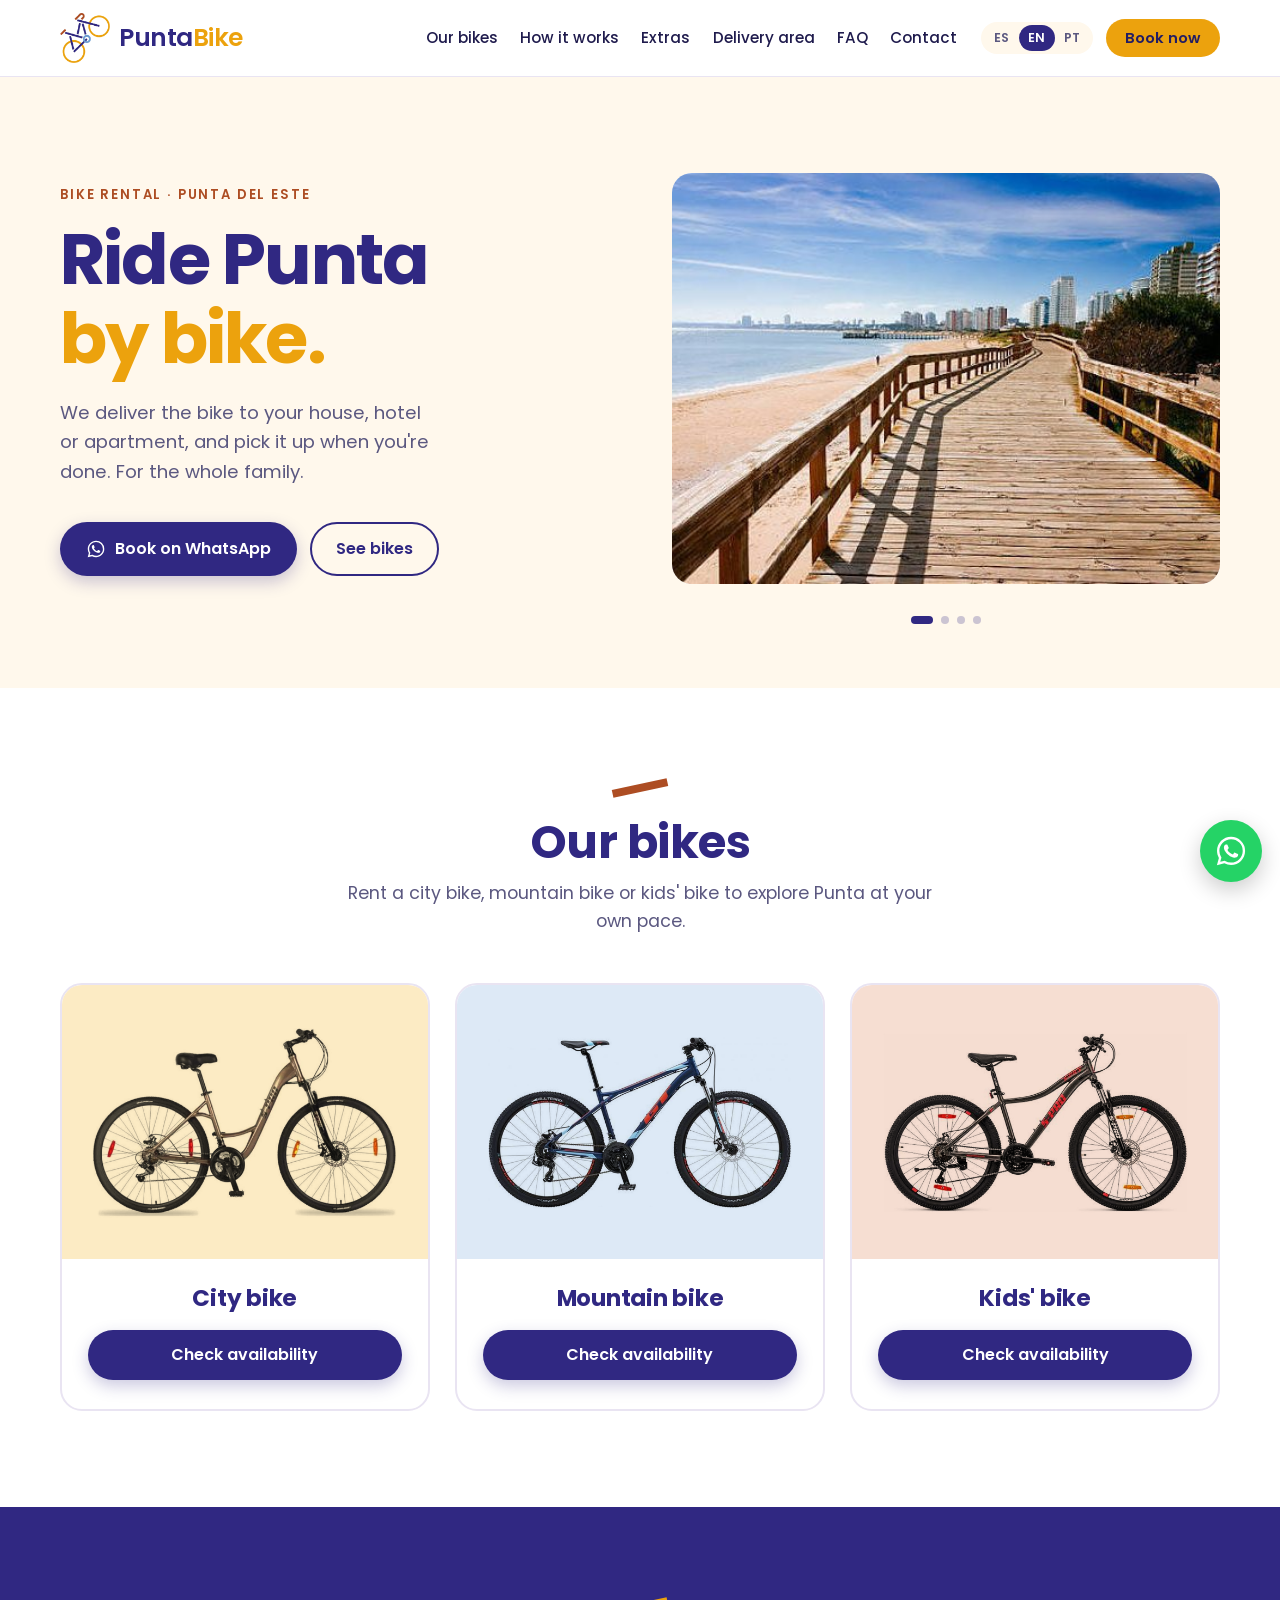
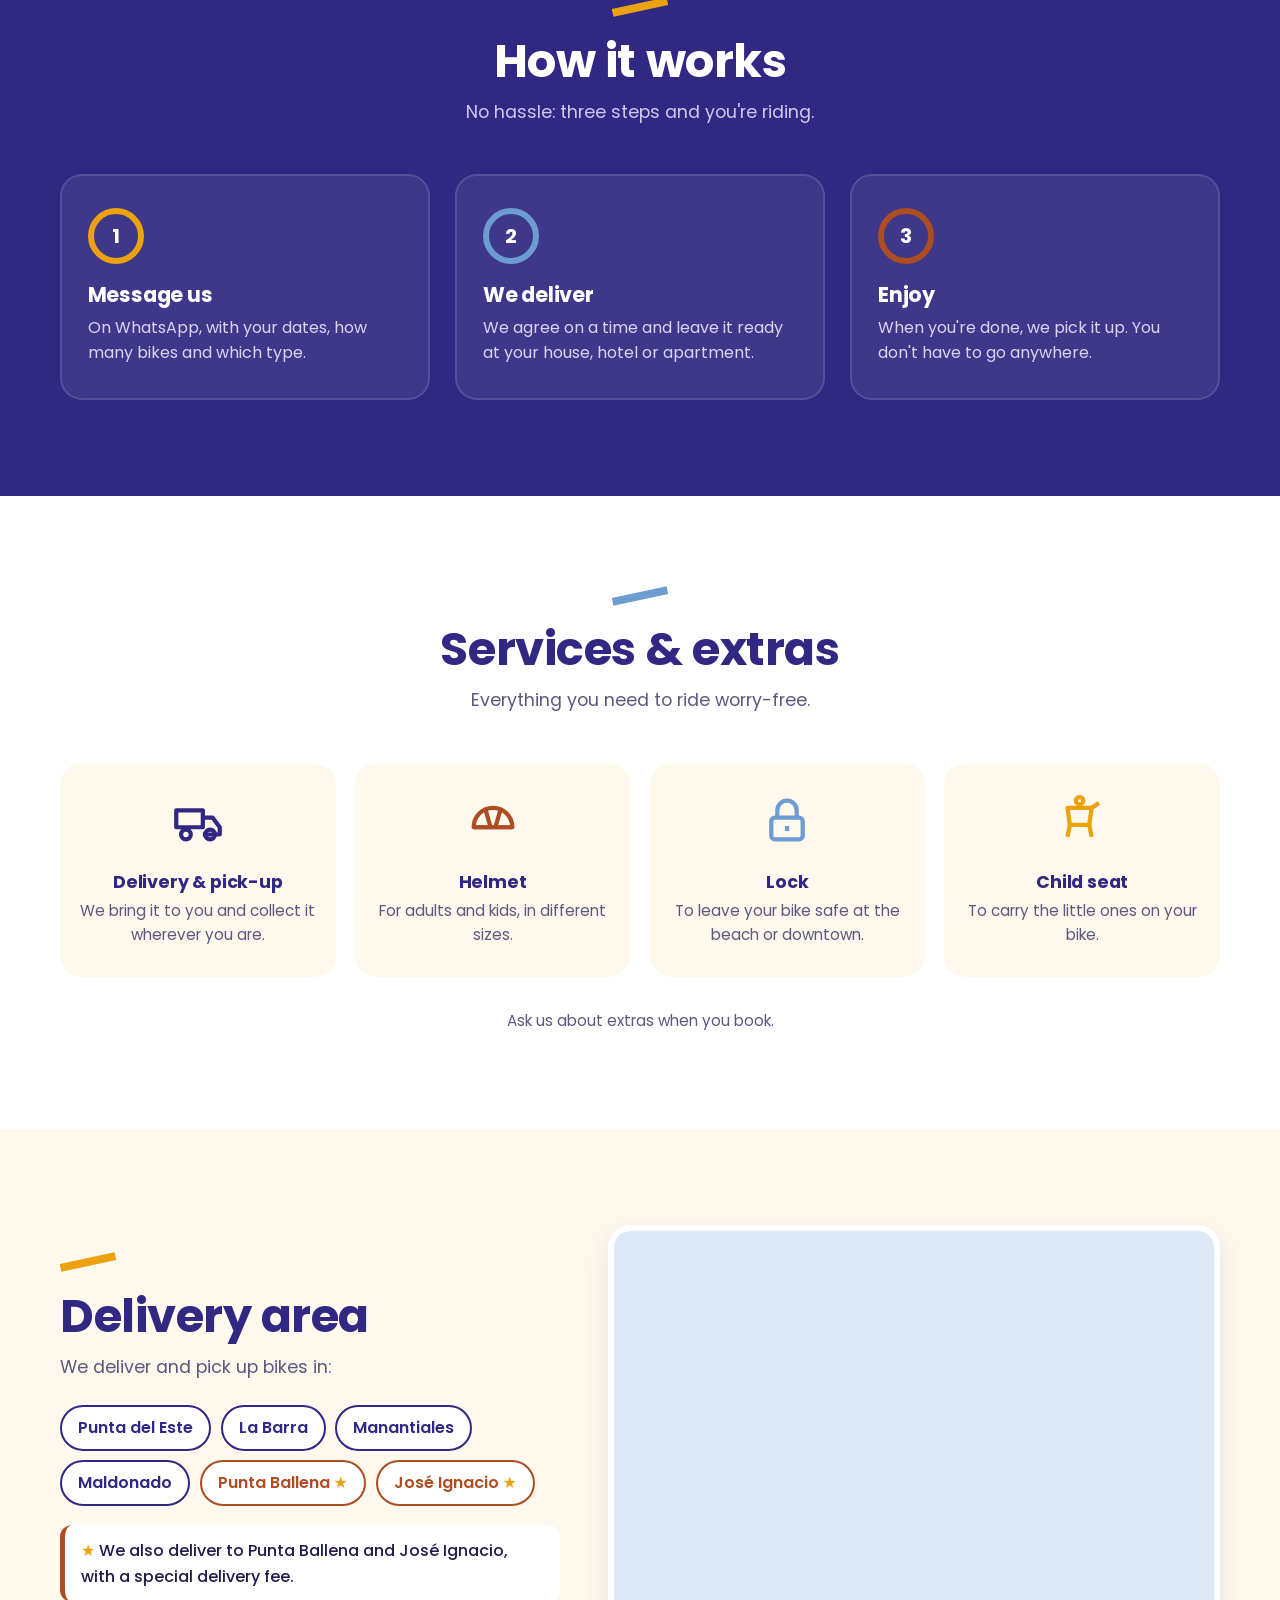
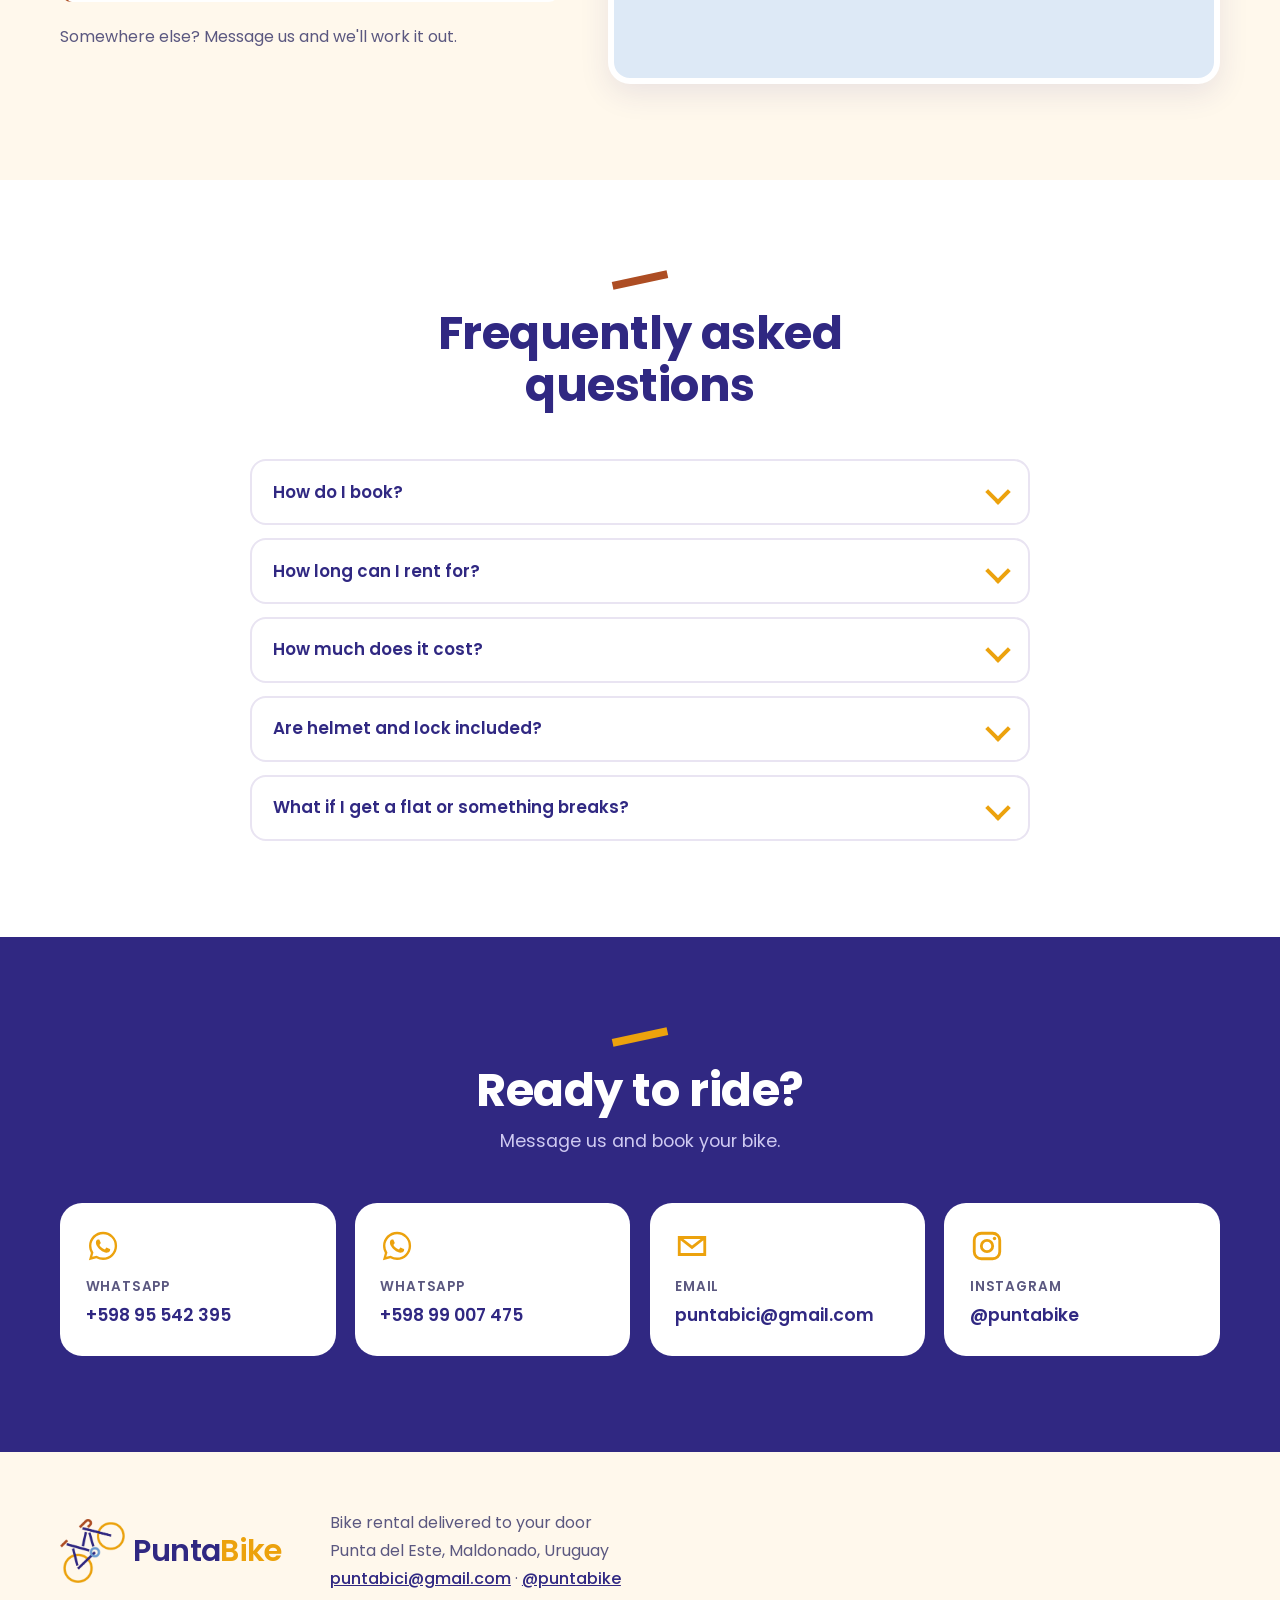
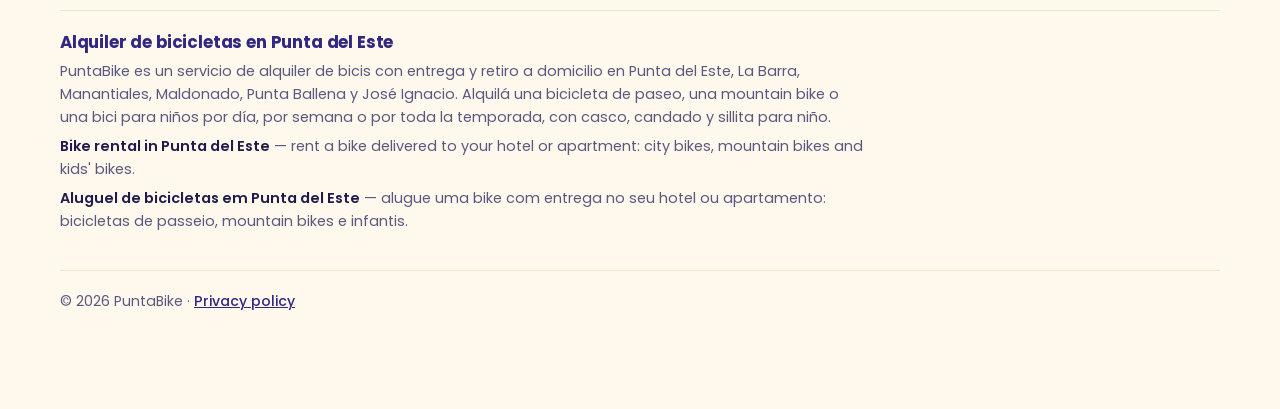
==== commit dd710af3: "Add files via upload" ====
--- a/index.html
+++ b/index.html
@@ -71,7 +71,7 @@
     }
   ],
   "sameAs": [
-    "https://instagram.com/punta.bici"
+    "https://instagram.com/puntabike"
   ],
   "knowsLanguage": [
     "es",
@@ -150,10 +150,7 @@
 <main>
 
 <!-- ========== HERO ========== -->
-<section class="hero">
-  <span class="deco deco-1" aria-hidden="true"></span>
-  <span class="deco deco-2" aria-hidden="true"></span>
-  <span class="deco deco-3" aria-hidden="true"></span>
+<section class="hero hero-min">
   <div class="wrap hero-grid">
     <div class="hero-copy">
       <p class="eyebrow" data-i18n="hero.eyebrow">Alquiler de bicicletas · Punta del Este</p>
@@ -166,17 +163,9 @@
         </button>
         <a class="btn btn-ghost" href="#bicis" data-i18n="cta.see">Ver bicis</a>
       </div>
-      <ul class="hero-badges">
-        <li><span class="dot dot-yellow"></span><span data-i18n="hero.b1">Entrega a domicilio</span></li>
-        <li><span class="dot dot-sky"></span><span data-i18n="hero.b2">Casco y candado</span></li>
-        <li><span class="dot dot-rust"></span><span data-i18n="hero.b3">Bicis para niños</span></li>
-      </ul>
     </div>
 
     <div class="hero-art has-photo">
-      <div class="hero-blob" aria-hidden="true"></div>
-      <div class="ring ring-small" aria-hidden="true"></div>
-      <div class="ring ring-big" aria-hidden="true"></div>
       <!-- Fotos que se deslizan: hero-1.jpg ... hero-4.jpg (horizontales 4:3) -->
       <div class="photo-circle hero-slides">
         <img src="/hero-1.jpg" alt="Rambla de madera frente al mar en Punta del Este" data-caption="Rambla de Punta del Este" class="active">
@@ -184,15 +173,7 @@
         <img src="/hero-3.jpg" alt="Vista aérea de la península de Punta del Este" data-caption="Península de Punta del Este" loading="lazy">
         <img src="/hero-4.jpg" alt="Atardecer frente a Isla Gorriti" data-caption="Atardecer · Isla Gorriti" loading="lazy">
       </div>
-      <img class="hero-icon" src="/logo-icon.png" alt="" aria-hidden="true" width="360" height="357">
-
-      <div class="float-card" aria-hidden="true">
-        <span class="fc-ico"><svg viewBox="0 0 48 48"><path d="M6 30h22V16H6zM28 22h8l6 8v6H28"/><circle cx="14" cy="36" r="4"/><circle cx="34" cy="36" r="4"/></svg></span>
-        <span class="fc-text"><strong data-i18n="hero.card.t">Te la llevamos</strong><span data-i18n="hero.card.s">A tu casa, hotel o apartamento</span></span>
-      </div>
-
       <div class="slide-meta">
-        <p class="slide-caption"><svg viewBox="0 0 24 24" aria-hidden="true"><path d="M12 22s7-6.2 7-12a7 7 0 1 0-14 0c0 5.8 7 12 7 12z"/><circle cx="12" cy="10" r="2.5"/></svg><span id="slideCaption">Rambla de Punta del Este</span></p>
         <div class="slide-dots" role="group" aria-label="Fotos">
           <button type="button" aria-label="Foto 1" aria-current="true"></button>
           <button type="button" aria-label="Foto 2"></button>
@@ -222,12 +203,6 @@
         </div>
         <div class="bike-body">
           <h3 data-i18n="b.paseo.name">Bicicleta de paseo</h3>
-          <p data-i18n="b.paseo.desc">Cómoda y fácil de subir. Ideal para la rambla, la península y las playas, a ritmo tranquilo.</p>
-          <ul class="feats">
-            <li data-i18n="b.paseo.f1">Cuadro bajo, fácil de subir</li>
-            <li data-i18n="b.paseo.f2">Asiento ancho y acolchado</li>
-            <li data-i18n="b.paseo.f3">Cambios y frenos a disco</li>
-          </ul>
           <button class="btn btn-indigo btn-block" type="button" data-wa="paseo" data-i18n="cta.avail">Consultar disponibilidad</button>
         </div>
       </article>
@@ -240,12 +215,6 @@
         </div>
         <div class="bike-body">
           <h3 data-i18n="b.montana.name">Bicicleta de montaña</h3>
-          <p data-i18n="b.montana.desc">Con suspensión y cambios. Para caminos de tierra, los bosques de Punta Ballena o entrenar en vacaciones.</p>
-          <ul class="feats">
-            <li data-i18n="b.montana.f1">Suspensión delantera</li>
-            <li data-i18n="b.montana.f2">Cambios para subidas</li>
-            <li data-i18n="b.montana.f3">Cubiertas de tacos</li>
-          </ul>
           <button class="btn btn-indigo btn-block" type="button" data-wa="montana" data-i18n="cta.avail">Consultar disponibilidad</button>
         </div>
       </article>
@@ -258,12 +227,6 @@
         </div>
         <div class="bike-body">
           <h3 data-i18n="b.nino.name">Bicicleta de niño</h3>
-          <p data-i18n="b.nino.desc">Livianas y seguras, para que los más chicos también pedaleen.</p>
-          <ul class="feats">
-            <li data-i18n="b.nino.f1">Suspensión y frenos a disco</li>
-            <li data-i18n="b.nino.f2">Livianas y fáciles de manejar</li>
-            <li data-i18n="b.nino.f3">Casco a medida</li>
-          </ul>
           <button class="btn btn-indigo btn-block" type="button" data-wa="nino" data-i18n="cta.avail">Consultar disponibilidad</button>
         </div>
       </article>
@@ -416,10 +379,10 @@
         <span class="c-label">Email</span>
         <span class="c-value">puntabici@gmail.com</span>
       </a>
-      <a class="contact-card" href="https://instagram.com/punta.bici" target="_blank" rel="noopener">
+      <a class="contact-card" href="https://instagram.com/puntabike" target="_blank" rel="noopener">
         <svg class="ico" viewBox="0 0 24 24" aria-hidden="true"><use href="#i-ig"/></svg>
         <span class="c-label">Instagram</span>
-        <span class="c-value">@punta.bici</span>
+        <span class="c-value">@puntabike</span>
       </a>
     </div>
   </div>
@@ -436,7 +399,7 @@
       <p>Punta del Este, Maldonado, Uruguay</p>
       <p>
         <a href="mailto:puntabici@gmail.com">puntabici@gmail.com</a> ·
-        <a href="https://instagram.com/punta.bici" target="_blank" rel="noopener">@punta.bici</a>
+        <a href="https://instagram.com/puntabike" target="_blank" rel="noopener">@puntabike</a>
       </p>
     </div>
     <div class="seo-block">
--- a/styles.css
+++ b/styles.css
@@ -397,6 +397,31 @@
   .slide-meta { bottom: -38px; }
 }
 
+
+/* ---------- Portada minimalista ---------- */
+.hero-min { background: var(--cream); }
+.hero-min .hero-grid { grid-template-columns: 1fr 1fr; gap: 4rem; padding: 96px 0 104px; min-height: 0; }
+.hero-min .eyebrow { background: none; box-shadow: none; padding: 0; font-size: .82rem; letter-spacing: .14em; color: var(--rust); }
+.hero-min h1 { font-size: clamp(2.6rem, 5.6vw, 4.4rem); }
+.hero-min h1 .u-yellow::after { display: none; }
+.hero-min .lead { max-width: 34ch; margin: 1.2rem 0 2.2rem; }
+.hero-min .hero-art { aspect-ratio: 4 / 3; max-width: 560px; width: 100%; }
+.hero-min .hero-art .photo-circle { inset: 0; border-radius: 20px; box-shadow: none; }
+.hero-min .slide-meta { bottom: -40px; }
+.hero-min .slide-dots button { width: 8px; height: 8px; border-width: 0; background: rgba(48,40,130,.25); }
+.hero-min .slide-dots button[aria-current="true"] { width: 22px; background: var(--indigo); }
+@media (max-width: 860px) {
+  .hero-min .hero-grid { grid-template-columns: 1fr; gap: 3.4rem; padding: 24px 0 64px; }
+  .hero-min .hero-art { max-width: none; }
+  .hero-min .hero-art .photo-circle { inset: 0; border-radius: 16px; }
+  .hero-min .slide-meta { bottom: -30px; }
+}
+
+
+/* Tarjetas de bicis simples */
+.bike-body { align-items: center; text-align: center; gap: 1.2rem; }
+.bike-body h3 { font-size: 1.45rem; }
+
 @media (prefers-reduced-motion: reduce) {
   * { animation: none !important; transition: none !important; scroll-behavior: auto !important; }
 }
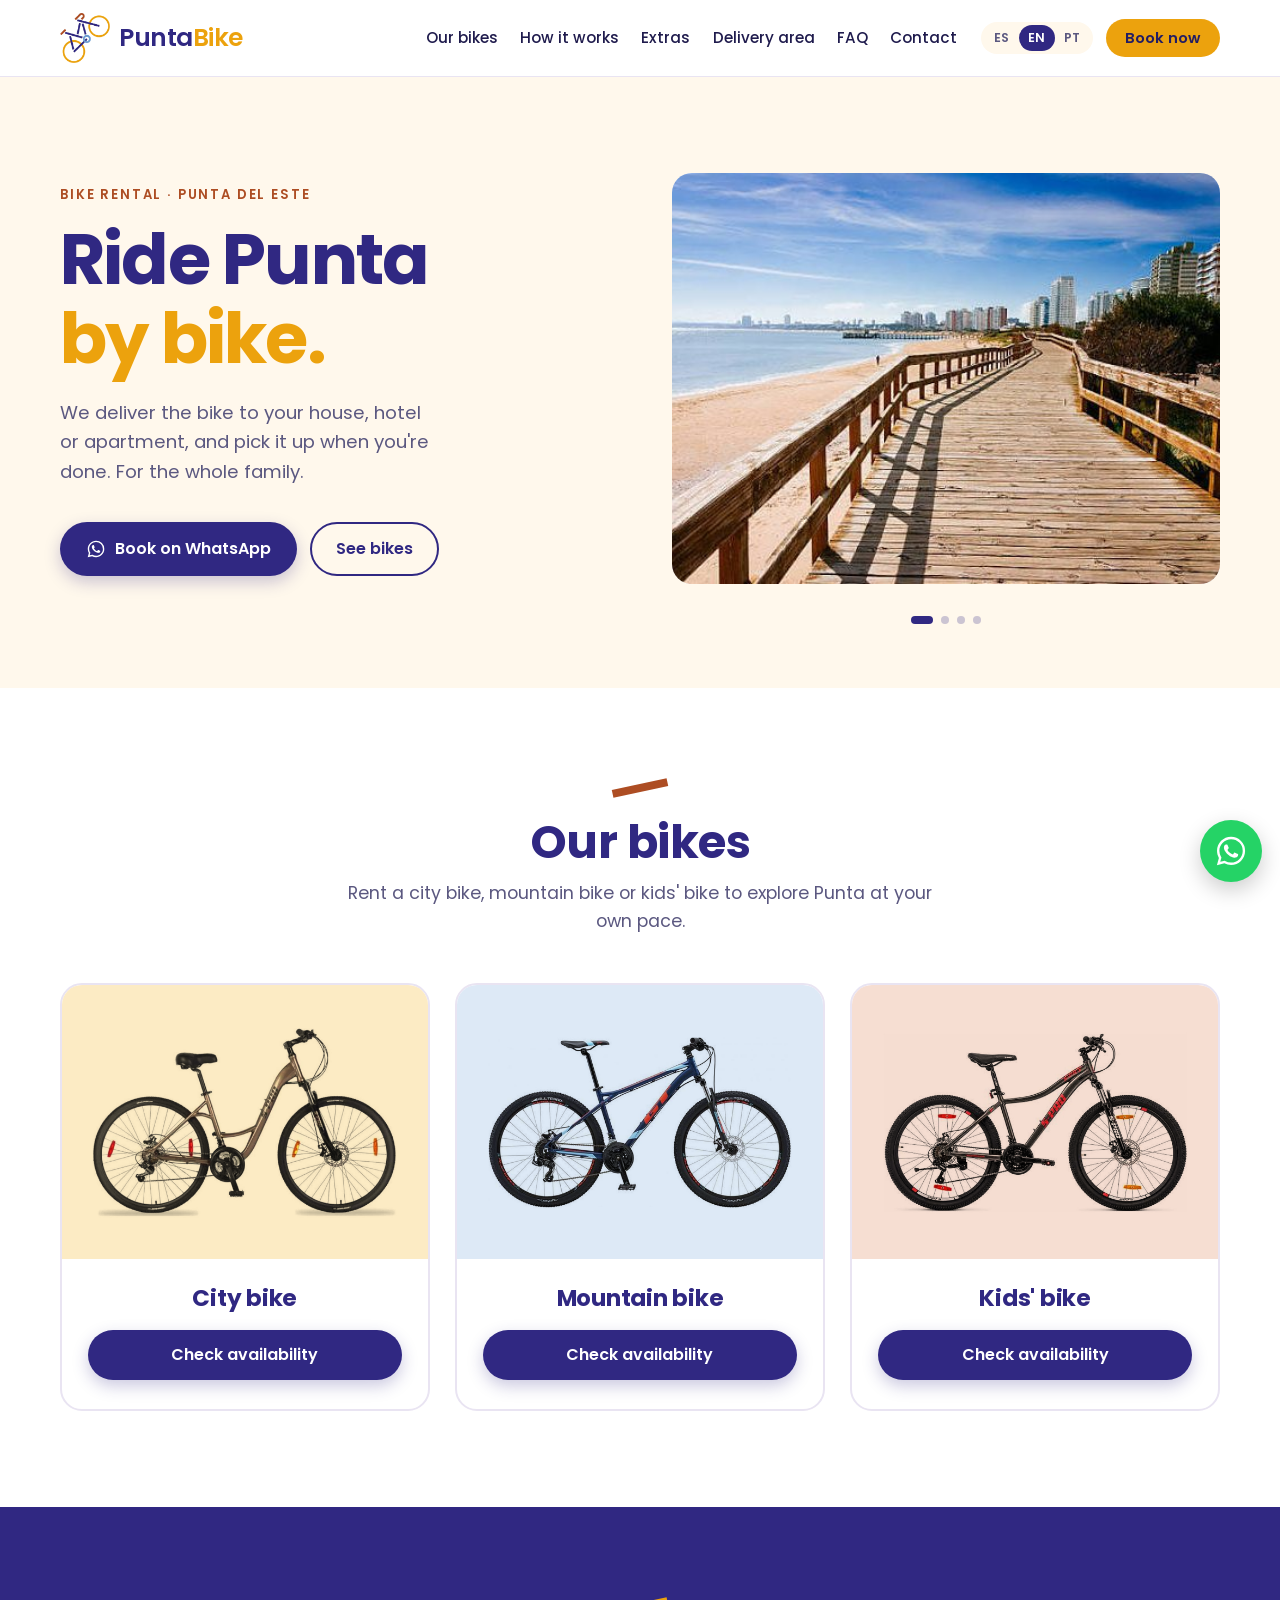
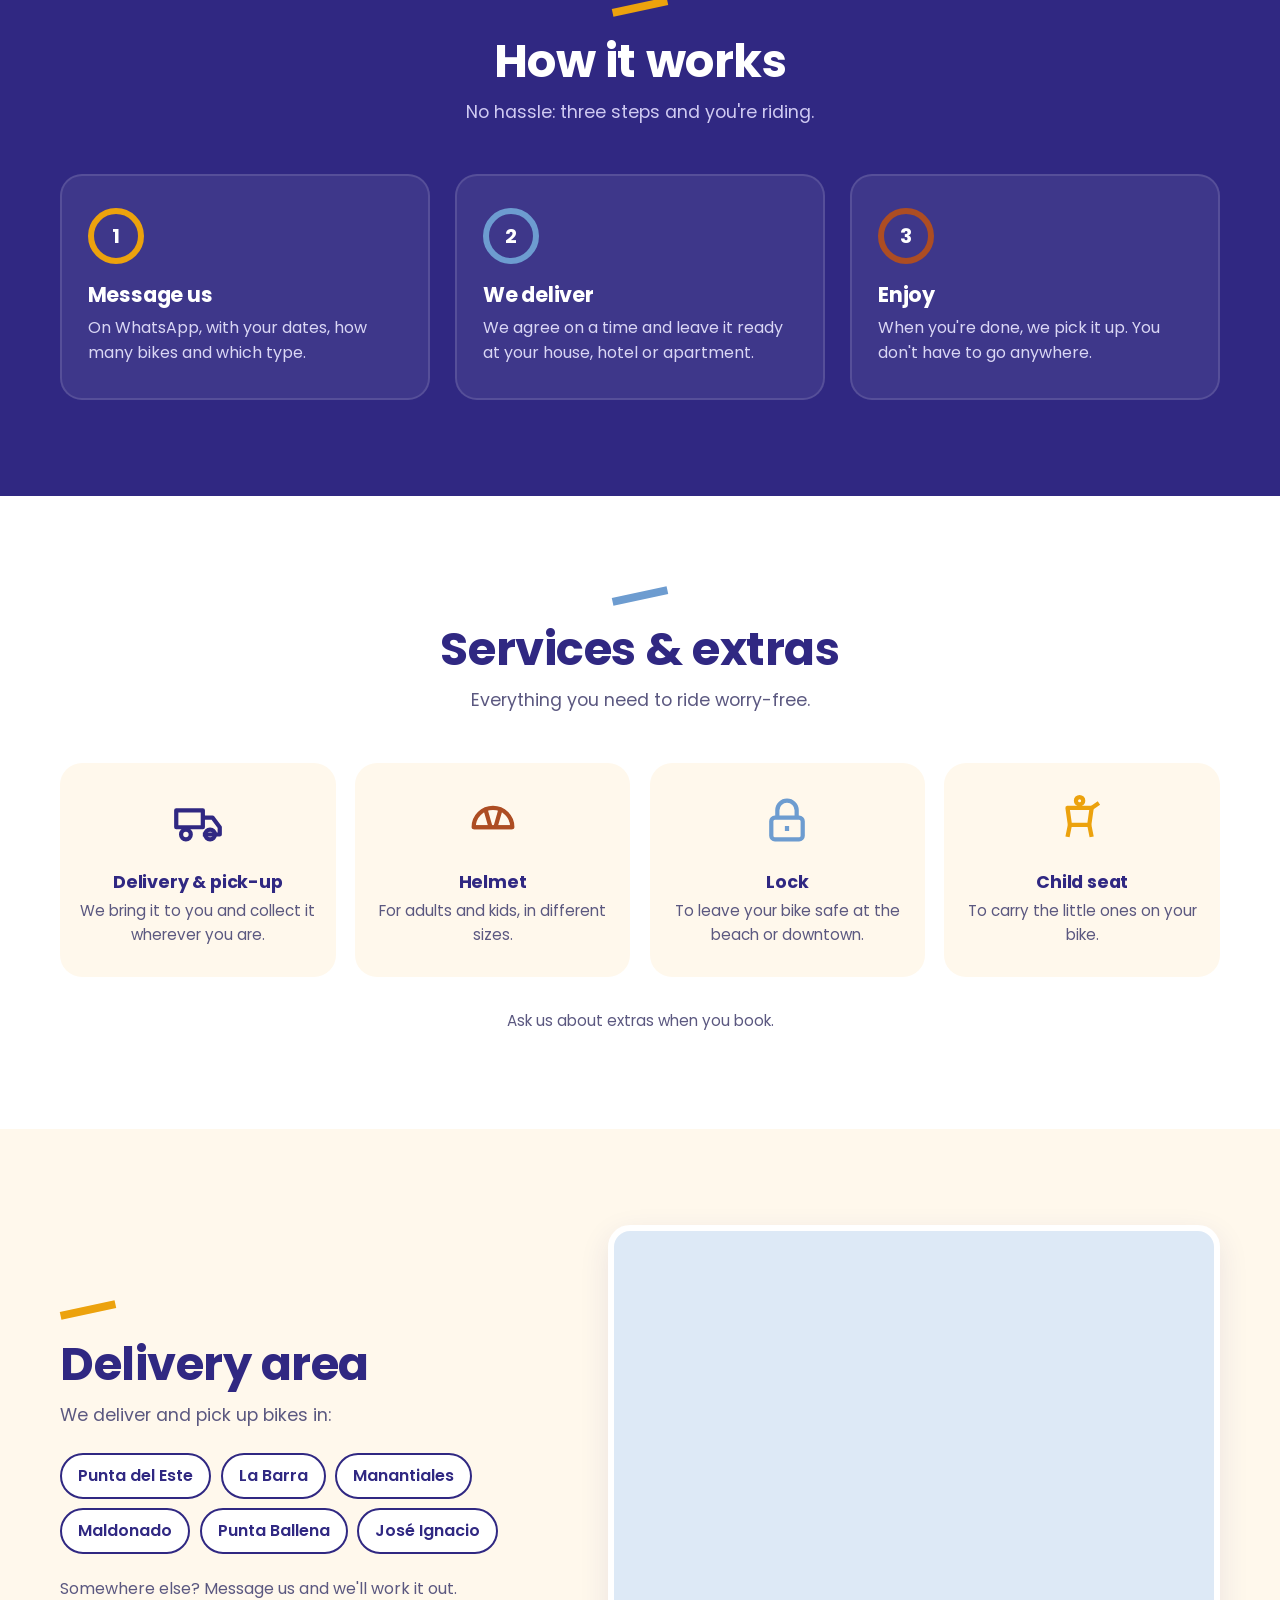
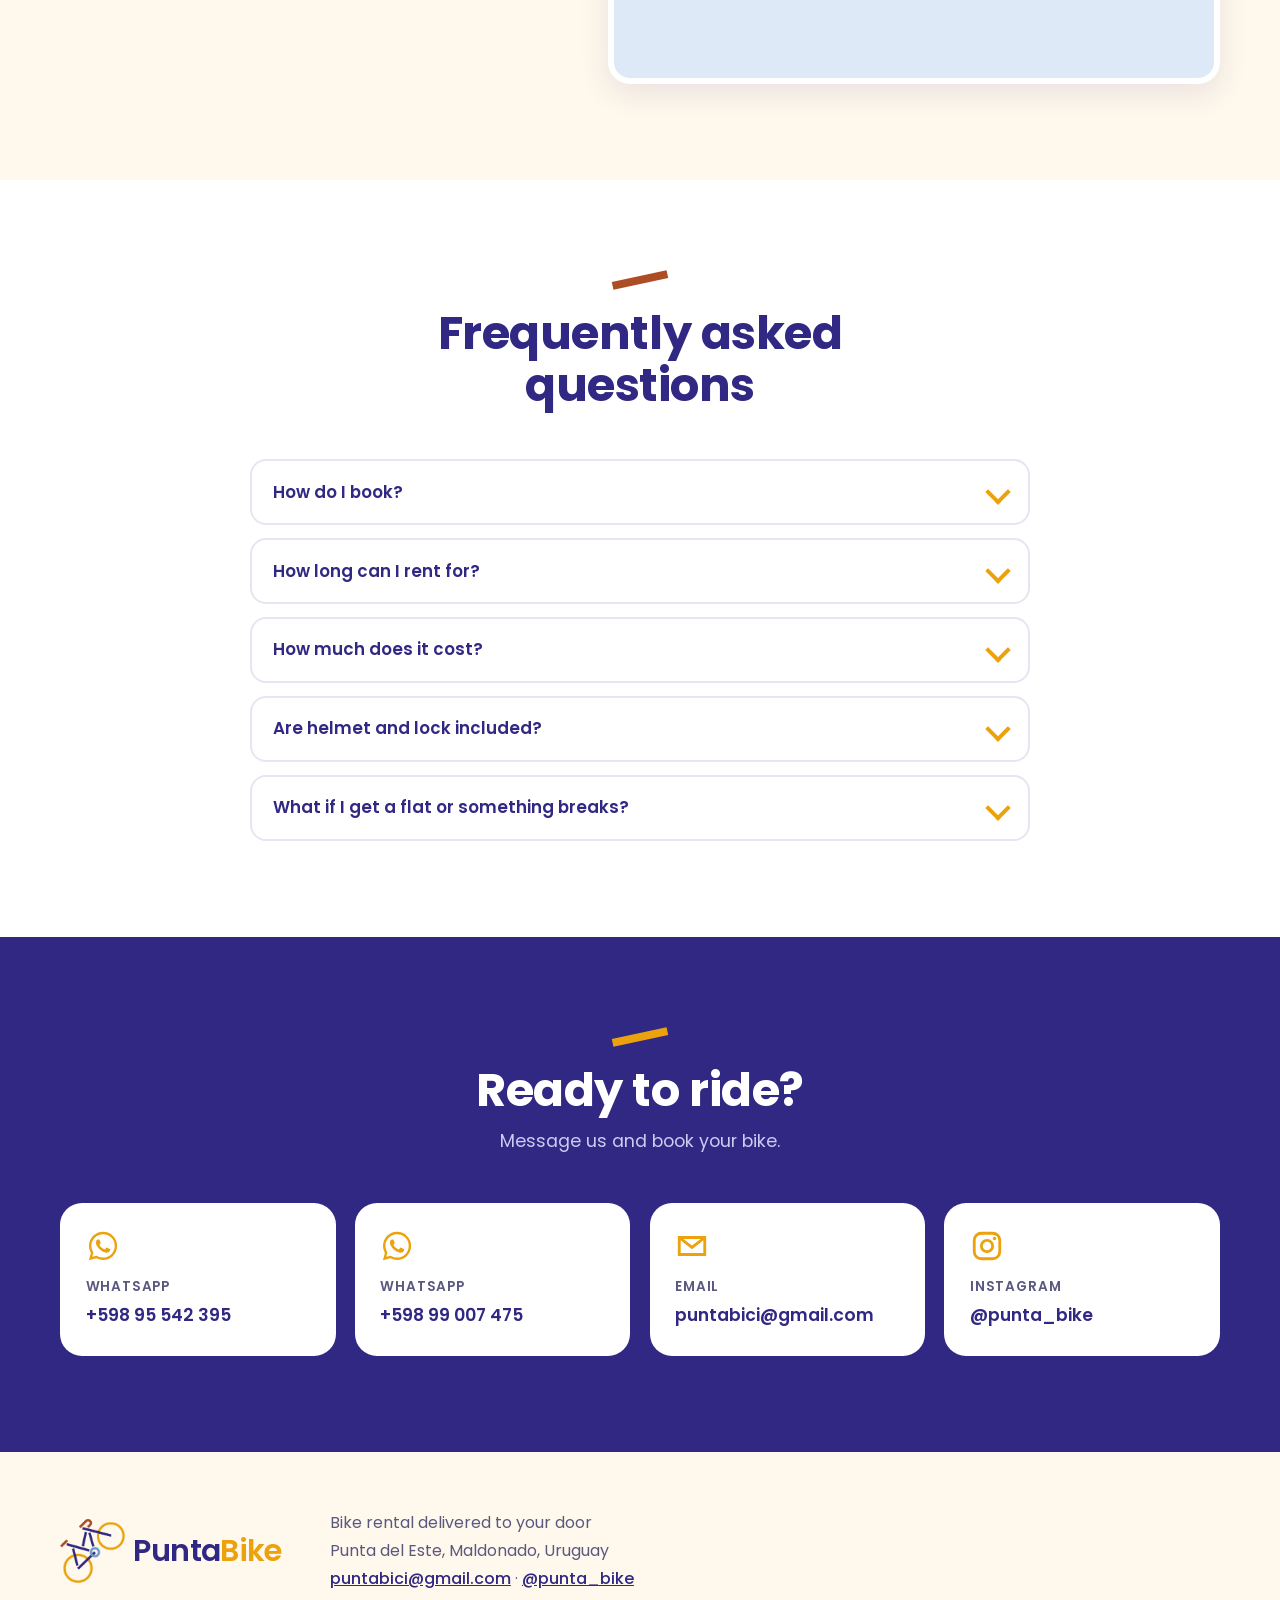
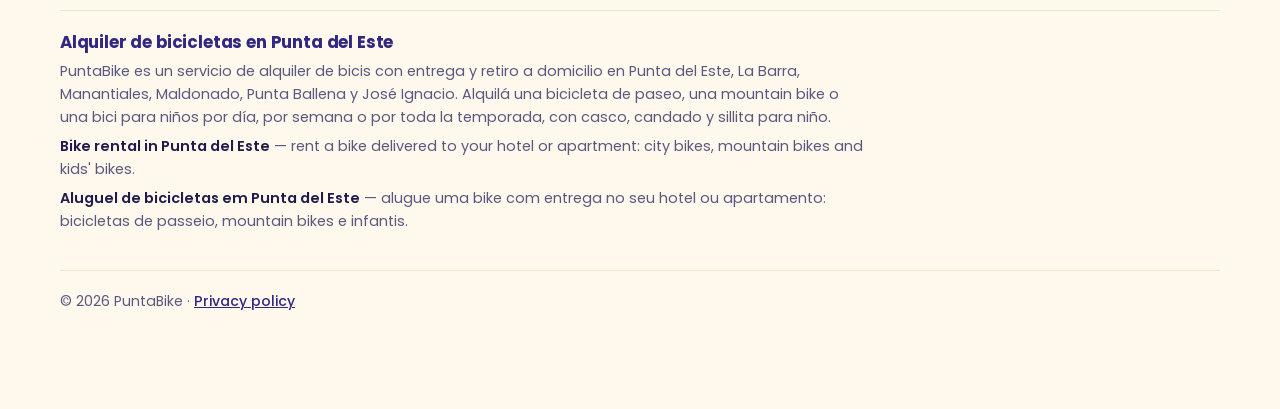
==== commit bd38e388: "Add files via upload" ====
--- a/index.html
+++ b/index.html
@@ -71,7 +71,7 @@
     }
   ],
   "sameAs": [
-    "https://instagram.com/puntabike"
+    "https://instagram.com/punta_bike"
   ],
   "knowsLanguage": [
     "es",
@@ -111,7 +111,7 @@
 }
   </script>
   <script type="application/ld+json">
-{"@context": "https://schema.org", "@type": "FAQPage", "mainEntity": [{"@type": "Question", "name": "¿Cómo reservo una bici en Punta del Este?", "acceptedAnswer": {"@type": "Answer", "text": "Escribinos por WhatsApp con las fechas, la cantidad y el tipo de bicis y la dirección de entrega. Te confirmamos la disponibilidad por ahí mismo."}}, {"@type": "Question", "name": "¿Por cuánto tiempo puedo alquilar?", "acceptedAnswer": {"@type": "Answer", "text": "Por día, por semana o por toda la temporada."}}, {"@type": "Question", "name": "¿Dónde entregan las bicis?", "acceptedAnswer": {"@type": "Answer", "text": "En Punta del Este, La Barra, Manantiales y Maldonado. También en Punta Ballena y José Ignacio, con un costo de envío especial."}}, {"@type": "Question", "name": "¿Qué pasa si se pincha o se rompe?", "acceptedAnswer": {"@type": "Answer", "text": "Escribinos y lo resolvemos lo antes posible."}}]}
+{"@context": "https://schema.org", "@type": "FAQPage", "mainEntity": [{"@type": "Question", "name": "¿Cómo reservo una bici en Punta del Este?", "acceptedAnswer": {"@type": "Answer", "text": "Escribinos por WhatsApp con las fechas, la cantidad y el tipo de bicis y la dirección de entrega. Te confirmamos la disponibilidad por ahí mismo."}}, {"@type": "Question", "name": "¿Por cuánto tiempo puedo alquilar?", "acceptedAnswer": {"@type": "Answer", "text": "Por día, por semana o por toda la temporada."}}, {"@type": "Question", "name": "¿Dónde entregan las bicis?", "acceptedAnswer": {"@type": "Answer", "text": "En Punta del Este, La Barra, Manantiales y Maldonado. También en Punta Ballena y José Ignacio."}}, {"@type": "Question", "name": "¿Qué pasa si se pincha o se rompe?", "acceptedAnswer": {"@type": "Answer", "text": "Escribinos y lo resolvemos lo antes posible."}}]}
   </script>
 </head>
 <body>
@@ -310,10 +310,9 @@
         <li>La Barra</li>
         <li>Manantiales</li>
         <li>Maldonado</li>
-        <li class="chip-special">Punta Ballena <span aria-hidden="true">★</span></li>
-        <li class="chip-special">José Ignacio <span aria-hidden="true">★</span></li>
+        <li>Punta Ballena</li>
+        <li>José Ignacio</li>
       </ul>
-      <p class="zone-special"><span aria-hidden="true">★</span> <span data-i18n="zone.special">También repartimos en Punta Ballena y José Ignacio, con un costo de envío especial.</span></p>
       <p class="zone-note" data-i18n="zone.note">¿Estás en otra zona? Escribinos y lo coordinamos.</p>
     </div>
     <div class="map">
@@ -379,10 +378,10 @@
         <span class="c-label">Email</span>
         <span class="c-value">puntabici@gmail.com</span>
       </a>
-      <a class="contact-card" href="https://instagram.com/puntabike" target="_blank" rel="noopener">
+      <a class="contact-card" href="https://instagram.com/punta_bike" target="_blank" rel="noopener">
         <svg class="ico" viewBox="0 0 24 24" aria-hidden="true"><use href="#i-ig"/></svg>
         <span class="c-label">Instagram</span>
-        <span class="c-value">@puntabike</span>
+        <span class="c-value">@punta_bike</span>
       </a>
     </div>
   </div>
@@ -399,7 +398,7 @@
       <p>Punta del Este, Maldonado, Uruguay</p>
       <p>
         <a href="mailto:puntabici@gmail.com">puntabici@gmail.com</a> ·
-        <a href="https://instagram.com/puntabike" target="_blank" rel="noopener">@puntabike</a>
+        <a href="https://instagram.com/punta_bike" target="_blank" rel="noopener">@punta_bike</a>
       </p>
     </div>
     <div class="seo-block">
